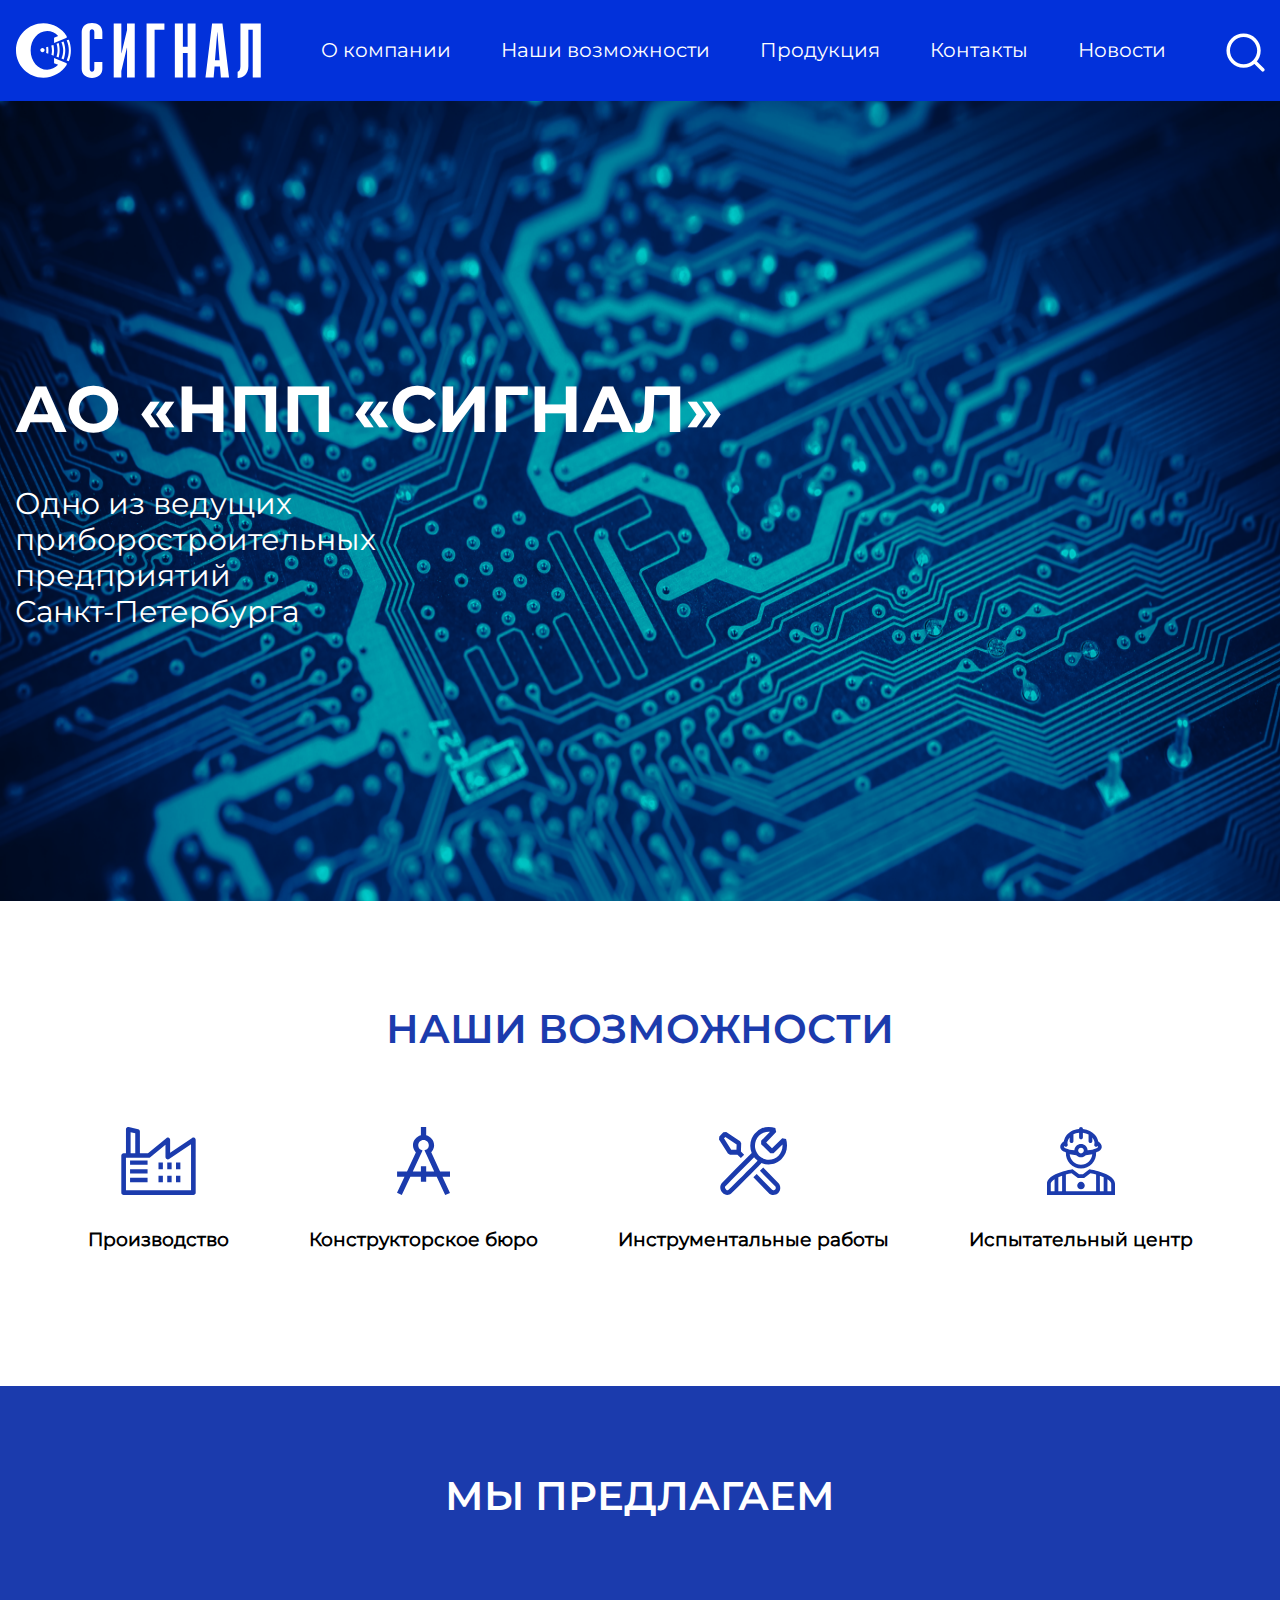
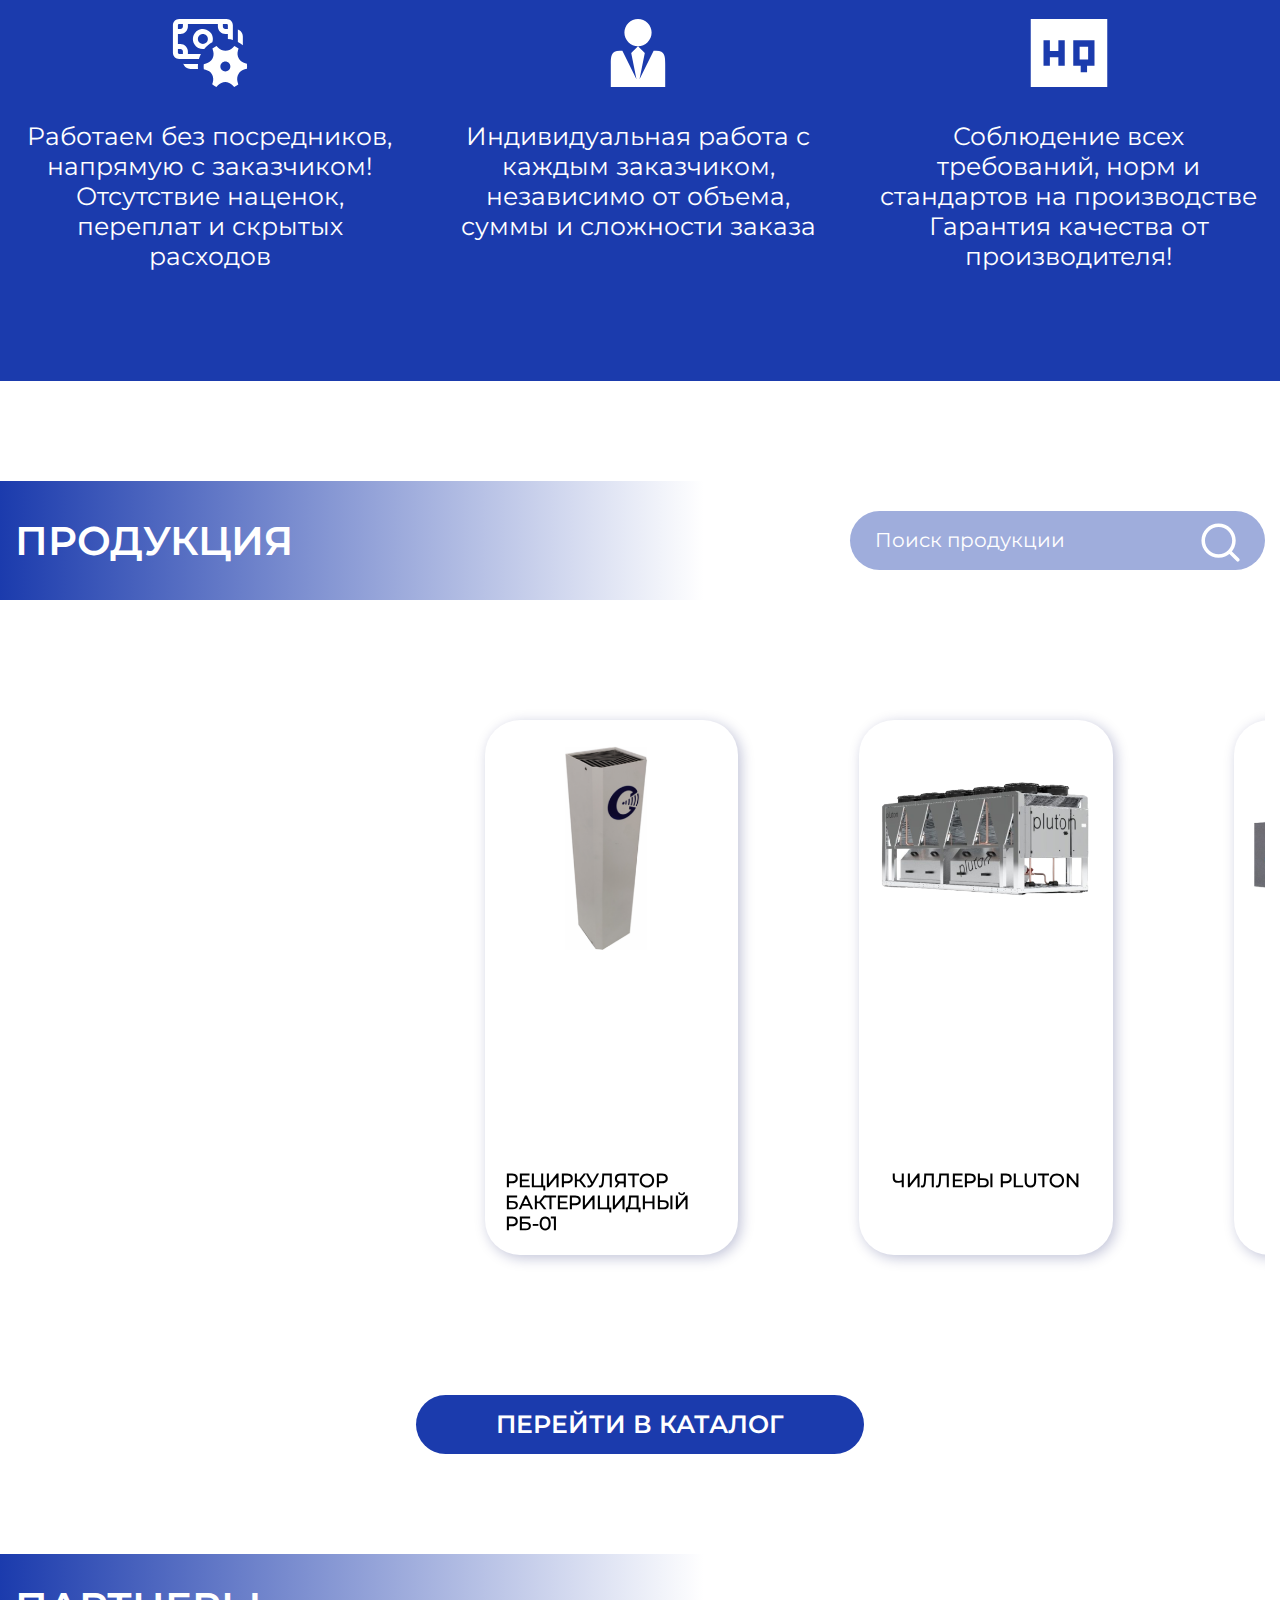
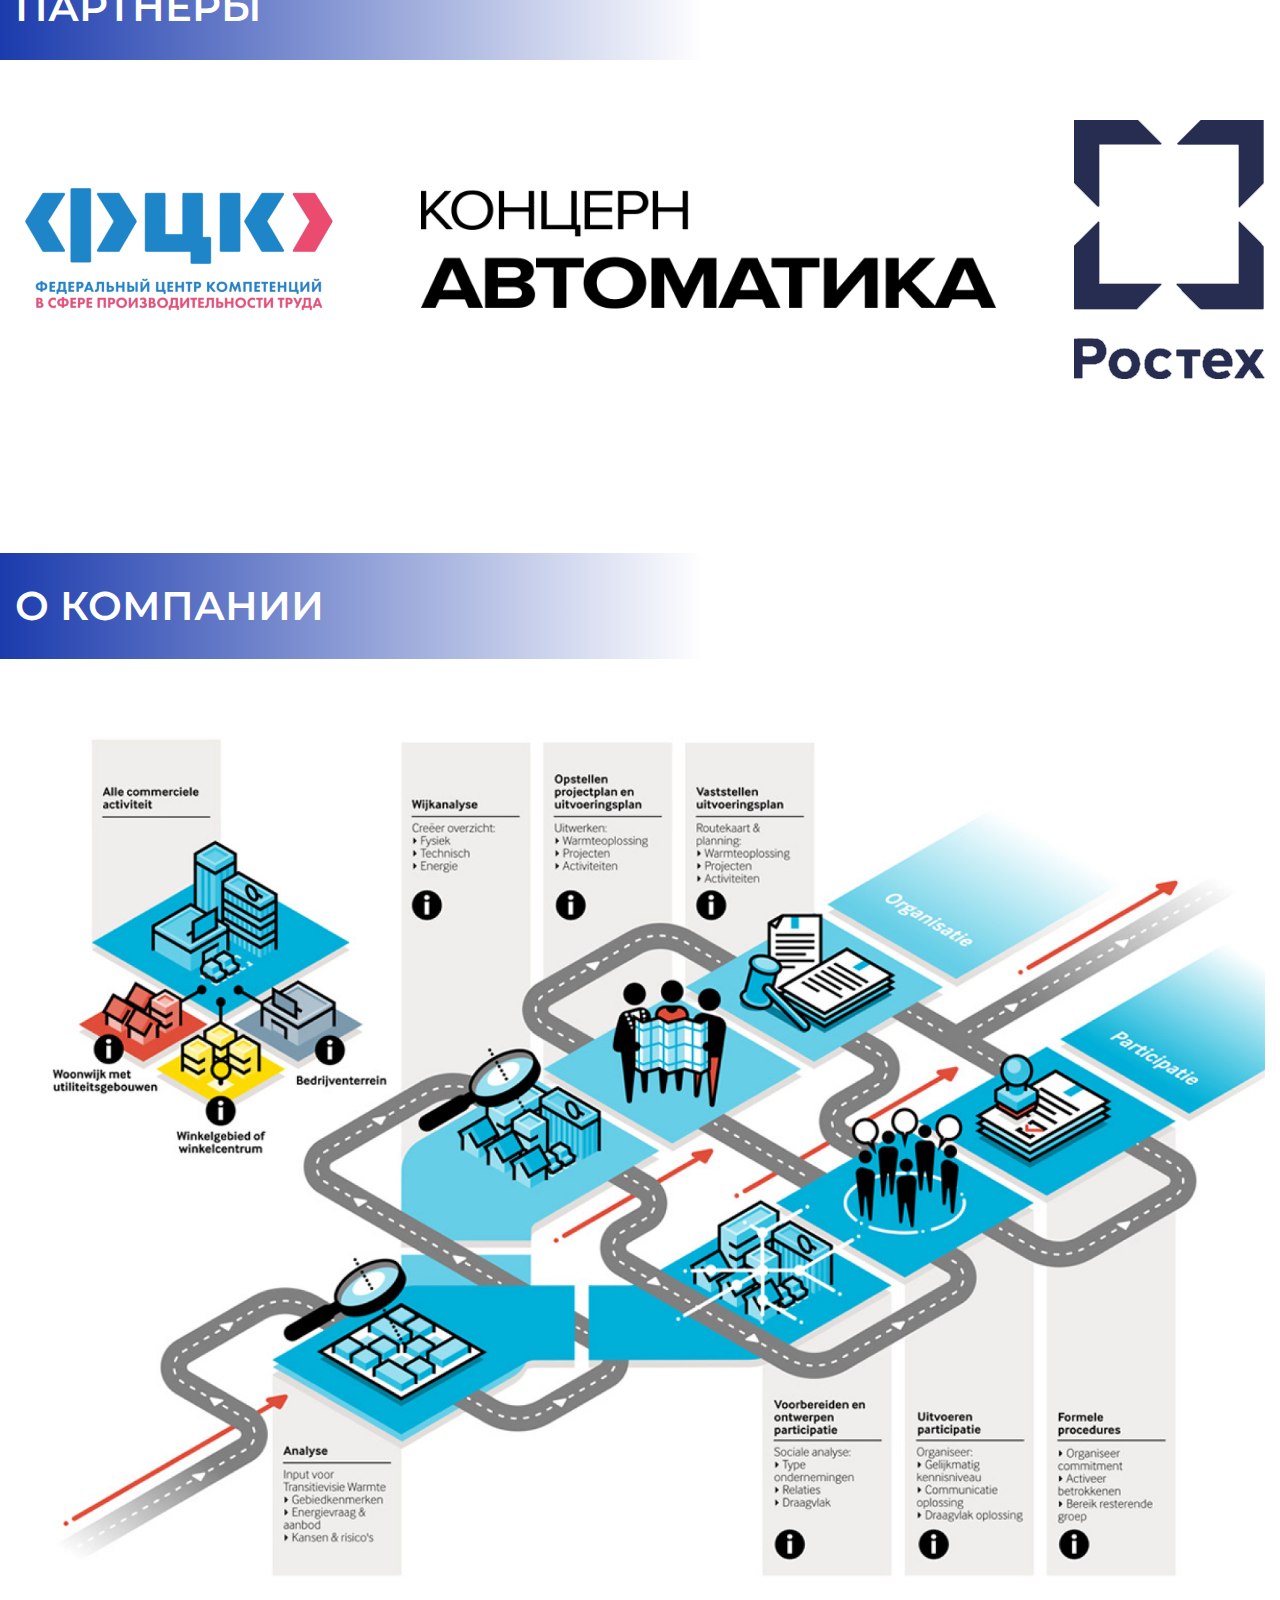
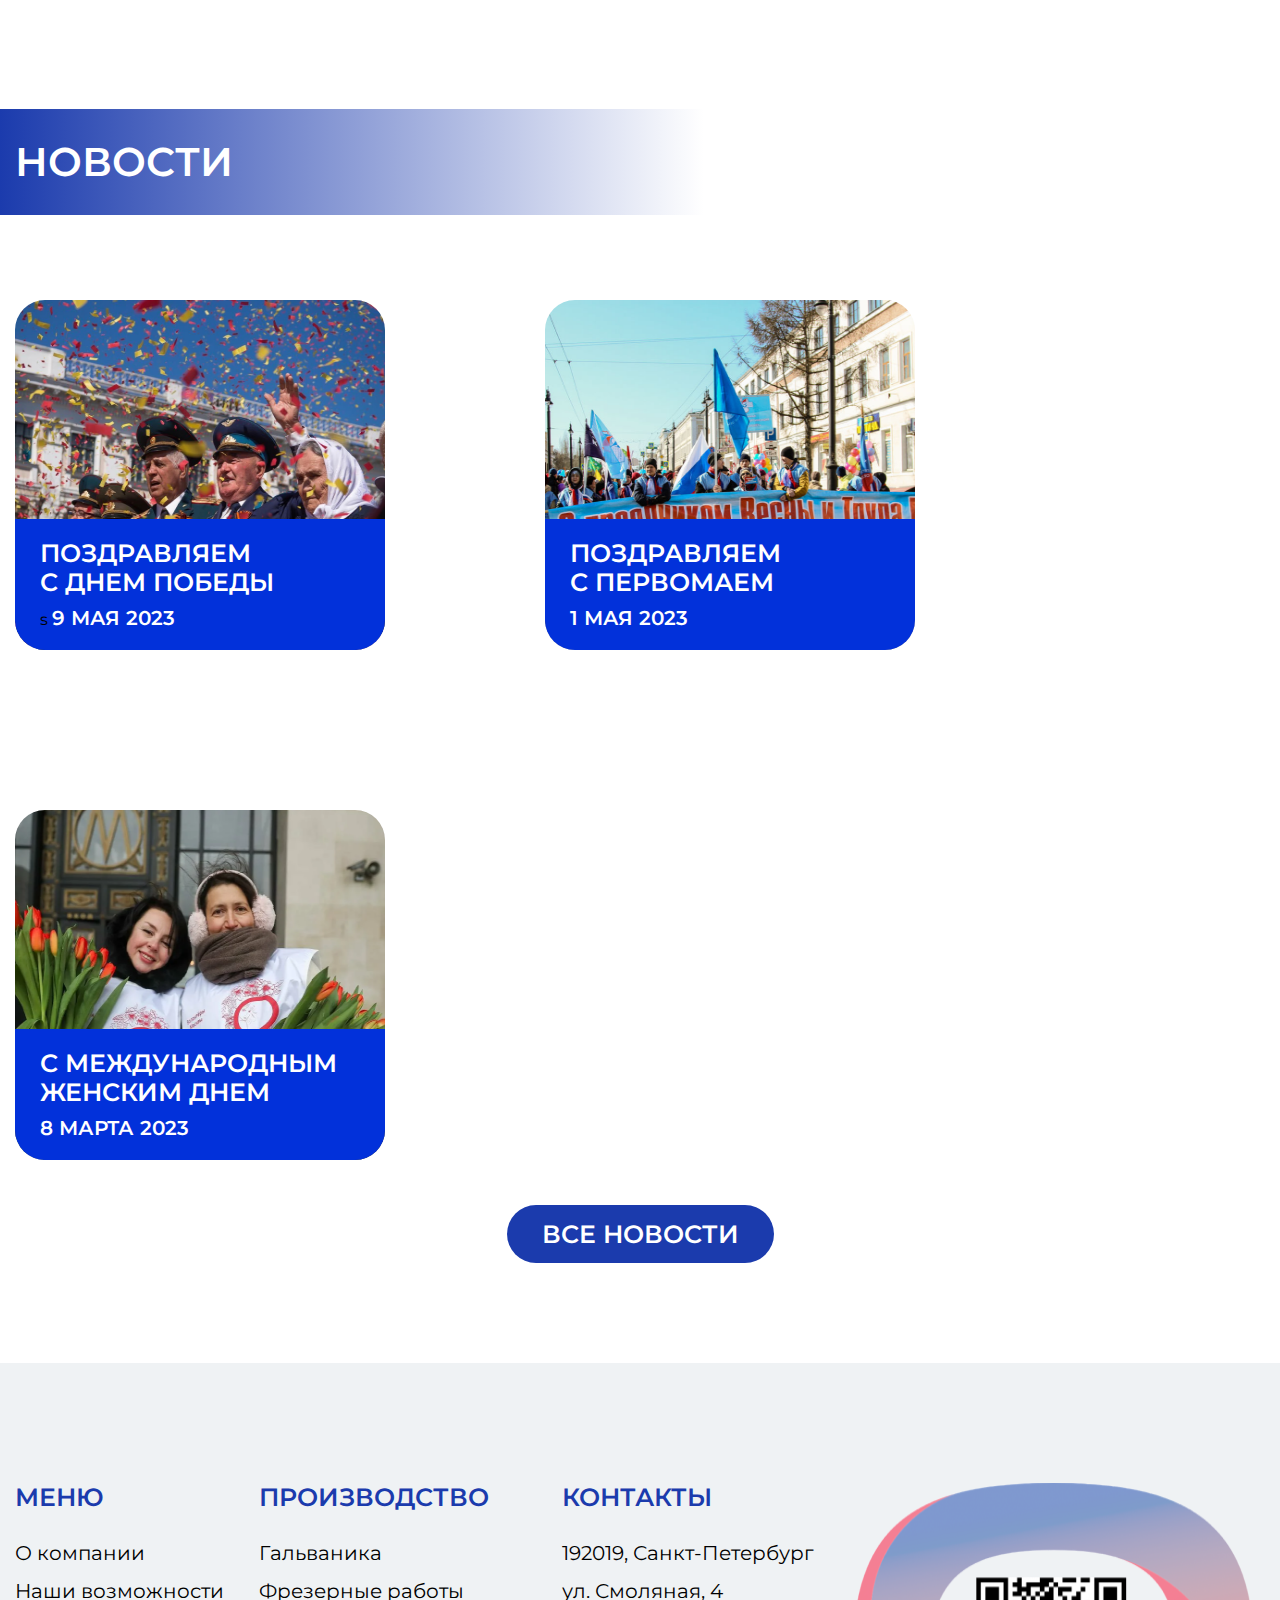
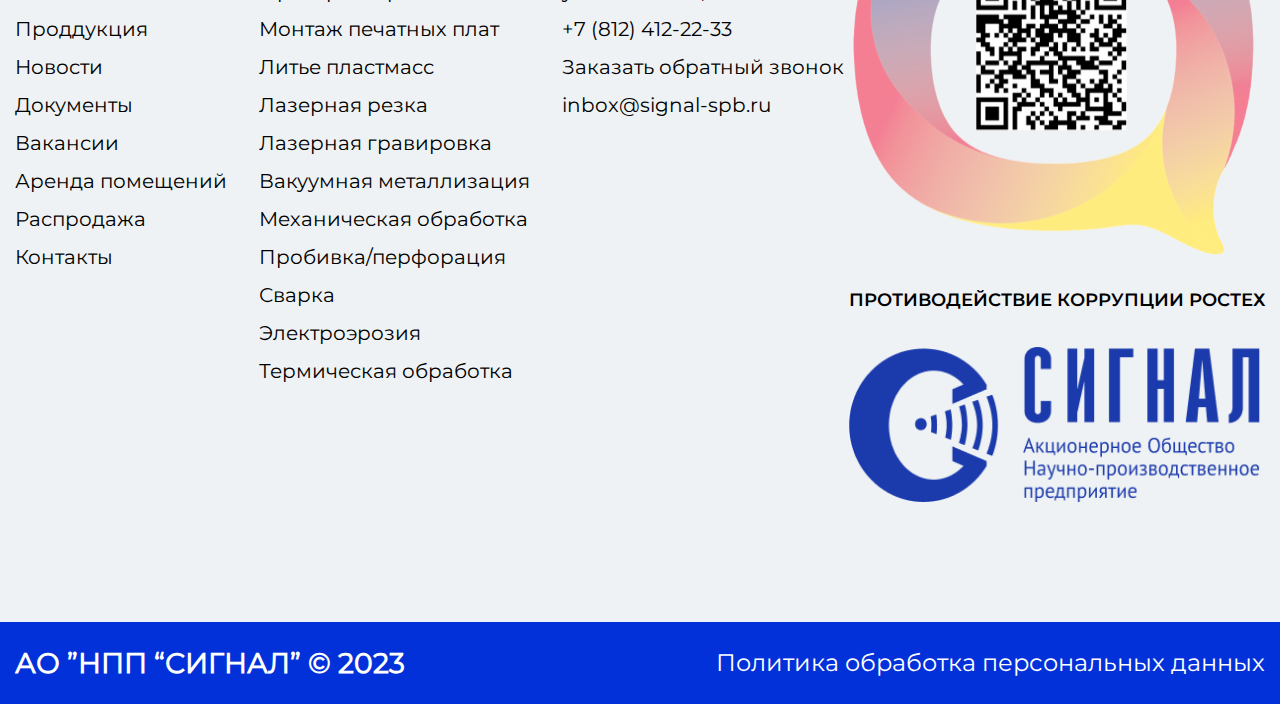
==== index.html @ 7f698105 "upload project to github" ====
<!doctype html>
<html lang="ru">
<head>
    <meta charset="UTF-8">
    <meta name="viewport" content="width=device-width, initial-scale=1.0">
    <meta http-equiv="X-UA-Compatible" content="ie=edge">
    <title>АО «НПП «Сигнал» - Главная</title>
    <link rel="stylesheet" href="./css/normalize.css">
    <link rel="stylesheet" href="./css/splide-core.min.css">
    <link rel="stylesheet" href="./css/style.css">
</head>
<body>
    <div class="wrapper">
        <header class="header">
            <div class="container header__container d-flex align-items-center f-content-between">
                <a href="./index.html" class="header__logo d-inline-block logo">
                    <img src="./img/logos/signal-logo.svg" class="img" alt="Логотип АО НПП Сигнал">
                </a>
                <nav>
                    <ul class="header__list d-flex align-items-center">
                        <li>
                            <a href="#" class="s-20 color-white">О компании</a>
                        </li>
                        <li>
                            <a href="#" class="s-20 color-white">Наши возможности</a>
                        </li>
                        <li>
                            <a href="./production.html" class="s-20 color-white">Продукция</a>
                        </li>
                        <li>
                            <a href="#" class="s-20 color-white">Контакты</a>
                        </li>
                        <li>
                            <a href="#" class="s-20 color-white">Новости</a>
                        </li>
                    </ul>
                </nav>
                <button class="search-btn">
                    <svg width="44" height="43" viewBox="0 0 44 43" fill="none" xmlns="http://www.w3.org/2000/svg">
                        <path d="M41.5 41L32.0903 31.5903M32.0903 31.5903C33.6998 29.9807 34.9766 28.0699 35.8477 25.9669C36.7188 23.8638 37.1672 21.6099 37.1672 19.3336C37.1672 17.0573 36.7188 14.8033 35.8477 12.7003C34.9766 10.5973 33.6998 8.68646 32.0903 7.07689C30.4807 5.46732 28.5699 4.19053 26.4669 3.31944C24.3638 2.44835 22.1099 2 19.8336 2C17.5573 2 15.3033 2.44835 13.2003 3.31944C11.0973 4.19053 9.18646 5.46732 7.57689 7.07689C4.32621 10.3276 2.5 14.7364 2.5 19.3336C2.5 23.9307 4.32621 28.3396 7.57689 31.5903C10.8276 34.841 15.2364 36.6672 19.8336 36.6672C24.4307 36.6672 28.8396 34.841 32.0903 31.5903Z" stroke="white" stroke-width="4" stroke-linecap="round" stroke-linejoin="round"/>
                    </svg>
                </button>
            </div>
        </header>
        <main>
            <section class="section-slider d-flex align-items-center">
                <div class="container slider__container">
                    <h1 class="slider__title title-1 color-white">АО «НПП «Сигнал»</h1>
                    <p class="slider__description color-white">Одно из ведущих приборостроительных предприятий Санкт-Петербурга</p>
                </div>
            </section>
            <section class="section-our-possibilities">
                <div class="container our-possibilities__container">
                    <h2 class="our-possibilities__title title-2 text-align-center color-black-blue mb-60">НАШИ ВОЗМОЖНОСТИ</h2>
                    <ul class="our-possibilities__list d-flex align-items-center f-content-center gap-50">
                        <li class="our-possibilities__item d-flex f-column text-align-center">
                            <div class="our-possibilities__img mb-30">
                                <svg width="75" height="68" viewBox="0 0 75 68" fill="none" xmlns="http://www.w3.org/2000/svg">
                                    <path d="M73.4556 10.8465C73.0902 10.6636 72.6828 10.5802 72.2748 10.6046C71.8667 10.6291 71.4723 10.7605 71.1314 10.9858L49.1211 25.6976V12.9118C49.1218 12.4705 48.9964 12.0381 48.7597 11.6654C48.523 11.2927 48.1848 10.9951 47.7846 10.8075C47.3845 10.62 46.9391 10.5502 46.5007 10.6064C46.0623 10.6627 45.649 10.8426 45.3093 11.125L26.9945 26.2313H18.9062V4.46522C18.9194 3.92881 18.7459 3.40443 18.4154 2.98135C18.0848 2.55826 17.6176 2.26262 17.0933 2.14473L7.79648 0.0563009C7.45347 -0.0205433 7.09746 -0.0187023 6.75527 0.061685C6.41307 0.142072 6.0936 0.298912 5.82089 0.520397C5.54186 0.746074 5.319 1.03323 5.16979 1.35935C5.02058 1.68546 4.9491 2.04166 4.96093 2.39999V26.2313H2.63672C2.0203 26.2313 1.42912 26.4758 0.993247 26.911C0.557372 27.3462 0.3125 27.9364 0.3125 28.5518V65.6795C0.3125 66.2949 0.557372 66.8852 0.993247 67.3203C1.42912 67.7555 2.0203 68 2.63672 68H72.3632C72.9796 68 73.5708 67.7555 74.0067 67.3203C74.4426 66.8852 74.6874 66.2949 74.6874 65.6795V12.9118C74.6905 12.488 74.5774 12.0716 74.3602 11.7075C74.1431 11.3434 73.8302 11.0457 73.4556 10.8465ZM9.60937 5.347L14.2578 6.36801V26.2313H9.60937V5.347ZM70.039 63.359H4.96093V30.8723H27.808C28.351 30.8734 28.8773 30.6845 29.2955 30.3386L44.4726 17.808V30.0601C44.472 30.4817 44.5864 30.8955 44.8035 31.257C45.0207 31.6185 45.3324 31.9142 45.7051 32.1122C46.0779 32.3102 46.4976 32.4031 46.9193 32.3809C47.3409 32.3587 47.7486 32.2222 48.0984 31.9861L70.039 17.2743V63.359Z" fill="#1B3BAD"/>
                                    <path d="M9.0625 33.4024H26.5625V37.7704H9.0625V33.4024ZM9.0625 42.1383H26.5625V46.5063H9.0625V42.1383ZM9.0625 50.8743H26.5625V55.2422H9.0625V50.8743ZM37.5 35.5864H41.875V42.1383H37.5V35.5864ZM37.5 48.6903H41.875V55.2422H37.5V48.6903ZM46.25 35.5864H50.625V42.1383H46.25V35.5864ZM46.25 48.6903H50.625V55.2422H46.25V48.6903ZM55 35.5864H59.375V42.1383H55V35.5864ZM55 48.6903H59.375V55.2422H55V48.6903Z" fill="#1B3BAD"/>
                                </svg>
                            </div>
                            <h3 class="our-possibilities__title-item">Производство</h3>
                        </li>
                        <li class="our-possibilities__item d-flex f-column text-align-center">
                            <div class="our-possibilities__img mb-30">
                                <svg width="53" height="68" viewBox="0 0 53 68" fill="none" xmlns="http://www.w3.org/2000/svg">
                                    <path d="M23.8951 0V8.24432C19.3468 9.4094 15.9574 13.448 15.9574 18.2859C15.9574 21.0209 17.0846 23.5104 18.852 25.3887L10.0041 44.4086H0.0820232V49.6331H7.52494L0 65.7979L4.79437 68L13.3935 49.6331H23.8951V54.8577H29.1869V49.6331H39.6885L48.203 68L53 65.8814L45.4751 49.6331H53V44.4086H43.0779L34.23 25.3051C35.9763 23.4503 37.1246 21.0105 37.1246 18.2859C37.1246 13.448 33.7352 9.4094 29.1869 8.24432V0H23.8951ZM26.541 13.0613C29.4965 13.0613 31.8328 15.368 31.8328 18.2859C31.8328 19.8062 31.2137 21.1646 30.1791 22.1233L30.0971 22.2043L27.4512 23.3485L37.204 44.4086H29.1869V39.184H23.8951V44.4086H15.7907L25.5488 23.5104L22.9029 22.2853L22.9849 22.2043C22.4288 21.7116 21.9861 21.1068 21.6867 20.4309C21.3873 19.755 21.2381 19.0235 21.2492 18.2859C21.2492 15.368 23.5855 13.0613 26.541 13.0613Z" fill="#1B3BAD"/>
                                </svg>
                            </div>
                            <h3 class="our-possibilities__title-item">Конструкторское бюро</h3>
                        </li>
                        <li class="our-possibilities__item d-flex f-column text-align-center">
                            <div class="our-possibilities__img mb-30">
                                <svg width="68" height="68" viewBox="0 0 68 68" fill="none" xmlns="http://www.w3.org/2000/svg">
                                    <path fill-rule="evenodd" clip-rule="evenodd" d="M67.0412 12.0632L63.2506 11.1687L53.0061 21.3581L47.2034 15.4467L57.1952 4.9607L56.3205 1.11049C54.209 0.403886 52.0006 0.0299554 49.7743 0.00209203C47.3456 -0.0352666 44.9353 0.428086 42.6935 1.36328C40.529 2.34338 38.5724 3.7296 36.9298 5.44684C35.1013 7.1795 33.6531 9.27376 32.6774 11.5965C30.7989 16.2191 30.7989 21.3927 32.6774 26.0153C22.5459 35.986 12.5451 46.0888 2.67776 56.3212C1.6572 57.6581 1.17122 59.3255 1.29757 61.0027C1.39716 62.8066 2.20814 64.4973 3.55253 65.7037C4.15515 66.36 4.8744 66.9044 5.67627 67.2982C6.50244 67.6628 7.39179 67.8718 8.29085 67.9156C9.82656 67.8864 11.2991 67.3031 12.4411 66.2773C19.9641 59.1943 34.3784 44.6442 42.5672 36.1173C44.7881 37.0604 47.1743 37.5465 49.5847 37.5417C52.0112 37.5398 54.4126 37.0514 56.6471 36.1053C58.8816 35.1593 60.9039 33.7748 62.5945 32.0337C66.0671 28.4911 68.0066 23.7237 67.9937 18.7622C68.0499 16.4918 67.728 14.2279 67.0412 12.0632ZM9.50095 62.8306C9.31389 62.9968 9.08842 63.1137 8.84487 63.1709C8.60528 63.2124 8.36035 63.2124 8.12076 63.1709C7.86955 63.1326 7.63029 63.0379 7.42095 62.8938C7.1963 62.7623 7.00635 62.5789 6.86693 62.359C6.18655 61.6639 5.54991 60.3416 6.18655 59.5978C12.8445 52.5147 26.5541 38.6695 35.1268 30.2059C35.6128 30.8476 36.1473 31.4601 36.7208 32.0337C37.2943 32.6317 37.9115 33.1859 38.5675 33.6915C30.2767 42.1989 16.7518 55.8788 9.50095 62.8306ZM63.5324 18.7622C63.5421 22.4811 62.0939 26.0542 59.4891 28.7183C56.8897 31.269 53.3937 32.6979 49.7524 32.6979C46.1111 32.6979 42.6152 31.269 40.0158 28.7183C38.1106 26.7295 36.8092 24.2404 36.2629 21.5407C35.7166 18.8409 35.9478 16.0415 36.9298 13.4681C37.5834 11.7167 38.5972 10.1221 39.9056 8.78724C41.2141 7.45242 42.788 6.40717 44.5257 5.71908C46.1755 5.02831 47.9469 4.6746 49.7354 4.67874H50.9698L42.1395 13.7841V17.1676L51.3489 26.3362H54.5563L63.5324 17.5079V18.7622ZM10.9929 27.6342H18.4333L21.8595 31.1198L25.1544 27.8432L21.9226 24.5472V24.3382L22.1997 16.3218L21.1305 14.1973L7.23141 5.04821L4.35926 5.36906L0.320748 9.49637L0 12.4083L8.93235 26.5939L10.9929 27.6342ZM6.40038 9.97765L17.646 17.3864L17.4565 22.8457H12.2273L4.97646 11.3631L6.40038 9.97765ZM40.9294 43.8129L44.2049 40.5412L59.2995 56.0247C60.5709 57.3613 61.28 59.1358 61.28 60.9808C61.28 62.8259 60.5709 64.6003 59.2995 65.937C58.3435 66.9188 57.1142 67.59 55.7715 67.8631C54.4288 68.1362 53.0351 67.9987 51.7717 67.4684C50.9653 67.1106 50.2421 66.5891 49.6479 65.937L34.3784 50.366L37.6782 47.07L52.8991 62.5972C53.1038 62.8231 53.3584 62.9979 53.6427 63.1077C54.2021 63.335 54.828 63.335 55.3874 63.1077C55.6715 62.9977 55.9261 62.8229 56.1309 62.5972C56.3436 62.3865 56.5093 62.1329 56.6169 61.8535C56.7284 61.5682 56.7877 61.2652 56.7919 60.959C56.787 60.6532 56.7295 60.3506 56.6218 60.0645C56.5141 59.785 56.3485 59.5315 56.1358 59.3207L40.9294 43.8129Z" fill="#1B3BAD"/>
                                </svg>
                            </div>
                            <h3 class="our-possibilities__title-item">Инструментальные работы</h3>
                        </li>
                        <li class="our-possibilities__item d-flex f-column text-align-center">
                            <div class="our-possibilities__img mb-30">
                                <svg width="68" height="68" viewBox="0 0 68 68" fill="none" xmlns="http://www.w3.org/2000/svg">
                                    <path fill-rule="evenodd" clip-rule="evenodd" d="M33.9997 0C34.5006 0 34.9811 0.199008 35.3353 0.553243C35.6896 0.907479 35.8886 1.38792 35.8886 1.88889V2.01733C41.1737 2.56889 45.2065 4.84122 47.832 7.73311C49.6378 9.72211 50.8335 12.0927 51.2093 14.4047L51.4133 14.5614C53.5365 16.2067 55.0948 18.2013 54.7246 20.4888C54.3676 22.6988 52.371 24.0437 50.5123 24.8653C50.0422 25.0725 49.5632 25.2591 49.0768 25.4244C49.2156 27.4896 48.9286 29.5612 48.2337 31.5108C47.5388 33.4604 46.4509 35.2465 45.0372 36.7583C43.6236 38.2701 41.9145 39.4754 40.0158 40.2994C38.1171 41.1235 36.0694 41.5487 33.9997 41.5487C31.9299 41.5487 29.8822 41.1235 27.9836 40.2994C26.0849 39.4754 24.3758 38.2701 22.9621 36.7583C21.5485 35.2465 20.4605 33.4604 19.7656 31.5108C19.0708 29.5612 18.7838 27.4896 18.9226 25.4244C18.4361 25.2591 17.9572 25.0725 17.487 24.8653C15.6283 24.0437 13.6318 22.6988 13.2748 20.4888C12.9046 18.2013 14.4629 16.2067 16.586 14.5614L16.8259 14.3763C16.8747 14.0756 16.9351 13.777 17.0072 13.481C17.5042 11.5163 18.4126 9.67944 19.6725 8.092C22.2036 4.86578 26.3459 2.25911 32.1108 1.92667V1.88889C32.1108 1.38792 32.3098 0.907479 32.664 0.553243C33.0183 0.199008 33.4987 0 33.9997 0ZM48.4686 19.72C48.855 19.8599 49.2766 19.87 49.6693 19.7486C50.062 19.6273 50.4044 19.3811 50.6446 19.0476C51.0167 19.567 51.0035 19.8428 50.9959 19.8862C50.9713 20.0373 50.6823 20.6607 48.9842 21.4124C47.0028 22.2889 44.0221 22.9236 40.6032 23.2824C40.522 21.5857 39.7909 19.9853 38.5614 18.8133C37.3318 17.6412 35.6984 16.9873 33.9997 16.9873C32.301 16.9873 30.6675 17.6412 29.438 18.8133C28.2085 19.9853 27.4773 21.5857 27.3961 23.2824C23.9772 22.9236 20.9966 22.2889 19.0151 21.4124C17.317 20.6607 17.028 20.0373 17.0035 19.8862C16.9959 19.8428 16.9827 19.5689 17.3548 19.0476C17.6214 19.4193 18.0139 19.6816 18.4594 19.7858C18.9048 19.8899 19.3729 19.829 19.7767 19.6141C20.1806 19.3993 20.4928 19.0451 20.6553 18.6175C20.8178 18.1899 20.8196 17.7178 20.6603 17.289C20.4337 16.677 20.3638 15.6627 20.6773 14.3744C21.0476 12.9339 21.7184 11.5879 22.6456 10.4248L22.6663 10.3983V14.1667C22.6663 14.6676 22.8654 15.1481 23.2196 15.5023C23.5738 15.8565 24.0543 16.0556 24.5552 16.0556C25.0562 16.0556 25.5366 15.8565 25.8909 15.5023C26.2451 15.1481 26.4441 14.6676 26.4441 14.1667V7.26467C27.9968 6.443 29.8762 5.86878 32.1108 5.71011V10.3889C32.1108 10.8899 32.3098 11.3703 32.664 11.7245C33.0183 12.0788 33.4987 12.2778 33.9997 12.2778C34.5006 12.2778 34.9811 12.0788 35.3353 11.7245C35.6896 11.3703 35.8886 10.8899 35.8886 10.3889V5.81967C38.0986 6.09733 39.9837 6.73011 41.5552 7.57633V14.1667C41.5552 14.6676 41.7542 15.1481 42.1085 15.5023C42.4627 15.8565 42.9432 16.0556 43.4441 16.0556C43.9451 16.0556 44.4255 15.8565 44.7798 15.5023C45.134 15.1481 45.333 14.6676 45.333 14.1667V10.6137C47.441 13.1202 47.8868 15.7722 47.3352 17.3022C47.1651 17.7731 47.1889 18.2923 47.4014 18.7457C47.614 19.1991 47.9978 19.5495 48.4686 19.72ZM29.2151 28.1728C27.0293 28.0336 24.8542 27.7592 22.7022 27.3511C22.9288 30.1919 24.2173 32.843 26.311 34.7763C28.4047 36.7096 31.1499 37.7832 33.9997 37.7832C36.8495 37.7832 39.5946 36.7096 41.6883 34.7763C43.782 32.843 45.0705 30.1919 45.2971 27.3511C43.2949 27.744 41.0773 28.016 38.7842 28.1728C38.1676 28.8212 37.4254 29.3374 36.6028 29.6897C35.7802 30.0421 34.8945 30.2232 33.9997 30.2222C33.1048 30.2232 32.2191 30.0421 31.3966 29.6897C30.574 29.3374 29.8318 28.8212 29.2151 28.1728ZM36.833 23.6111C36.833 24.3626 36.5345 25.0832 36.0031 25.6146C35.4718 26.1459 34.7511 26.4444 33.9997 26.4444C33.2482 26.4444 32.5276 26.1459 31.9962 25.6146C31.4649 25.0832 31.1663 24.3626 31.1663 23.6111C31.1663 22.8597 31.4649 22.139 31.9962 21.6076C32.5276 21.0763 33.2482 20.7778 33.9997 20.7778C34.7511 20.7778 35.4718 21.0763 36.0031 21.6076C36.5345 22.139 36.833 22.8597 36.833 23.6111Z" fill="#1B3BAD"/>
                                    <path d="M33.9999 62.3333C35.0019 62.3333 35.9628 61.9353 36.6712 61.2268C37.3797 60.5184 37.7777 59.5575 37.7777 58.5555C37.7777 57.5536 37.3797 56.5927 36.6712 55.8843C35.9628 55.1758 35.0019 54.7778 33.9999 54.7778C32.998 54.7778 32.0371 55.1758 31.3287 55.8843C30.6202 56.5927 30.2222 57.5536 30.2222 58.5555C30.2222 59.5575 30.6202 60.5184 31.3287 61.2268C32.0371 61.9353 32.998 62.3333 33.9999 62.3333Z" fill="#1B3BAD"/>
                                    <path fill-rule="evenodd" clip-rule="evenodd" d="M25.5642 42.3112L32.1111 47.2223H35.8889L42.4358 42.3112C53.9486 44.1547 68 49.2812 68 56.6667V68H0V56.6667C0 49.2812 14.0514 44.1547 25.5642 42.3112ZM37.1488 51L43.401 46.3099C45.2956 46.6575 47.2241 47.0938 49.1111 47.6057V64.2223H52.8889V48.7617C54.2111 49.215 55.4786 49.708 56.6667 50.2388V64.2223H11.3333V50.2388C12.5214 49.7099 13.7889 49.215 15.1111 48.7617V64.2223H18.8889V47.6057C20.7759 47.0938 22.7044 46.6575 24.599 46.3099L30.8512 51H37.1488ZM62.9094 54.1923C63.9748 55.2954 64.2222 56.1095 64.2222 56.6667V64.2223H60.4444V52.2392C61.4644 52.8927 62.288 53.55 62.9094 54.1942V54.1923ZM5.09055 54.1923C5.71389 53.55 6.53744 52.8927 7.55556 52.2392V64.2223H3.77778V56.6667C3.77778 56.1095 4.02333 55.2954 5.09055 54.1923Z" fill="#1B3BAD"/>
                                </svg>
                            </div>
                            <h3 class="our-possibilities__title-item">Испытательный центр</h3>
                        </li>
                    </ul>
                </div>
            </section>
            <section class="section-our-offers">
                <div class="container our-offers__container">
                    <h2 class="title-2 color-white text-align-center mb-100">МЫ ПРЕДЛАГАЕМ</h2>
                    <ul class="our-offers__list d-flex  f-content-center gap-50">
                        <li class="our-offers__item d-flex f-column text-align-center">
                            <div class="our-offers__img mb-30">
                                <svg xmlns="http://www.w3.org/2000/svg" width="76" height="68" viewBox="0 0 76 68" fill="none">
                                    <path d="M40.8778 19.9824C40.8778 21.1314 40.6829 22.2404 40.3283 23.2695C37.2375 24.9396 34.4941 27.1845 32.2454 29.8836C30.2303 30.1603 28.1787 29.8153 26.3649 28.8947C24.5511 27.9742 23.0615 26.522 22.0951 24.7322C21.1287 22.9424 20.7316 20.9003 20.9569 18.8788C21.1822 16.8573 22.019 14.9526 23.3557 13.4195C24.6924 11.8863 26.4652 10.7977 28.4371 10.299C30.4091 9.80034 32.4862 9.91541 34.391 10.6289C36.2958 11.3423 37.9375 12.6201 39.0966 14.2915C40.2558 15.963 40.8772 17.9483 40.8778 19.9824ZM55.8645 14.9868V20.0923C57.5547 20.2454 59.227 20.5548 60.8601 21.0165V6.24449C60.8601 2.79753 58.0626 0 54.6156 0H7.15757C3.71061 0 0.913086 2.79753 0.913086 6.24449V33.7202C0.913086 37.1672 3.71061 39.9647 7.15757 39.9647H26.9251C27.4197 38.2213 28.0741 36.5527 28.8884 34.9691H15.8998V32.4713C15.8998 30.484 15.1104 28.578 13.7051 27.1727C12.2998 25.7674 10.3938 24.978 8.40646 24.978H5.90867V14.9868H8.40646C10.3938 14.9868 12.2998 14.1973 13.7051 12.792C15.1104 11.3867 15.8998 9.48076 15.8998 7.49339V4.99559H45.8734V7.49339C45.8734 9.48076 46.6628 11.3867 48.0681 12.792C49.4734 14.1973 51.3794 14.9868 53.3667 14.9868H55.8645ZM13.4021 44.9603H26.0009C25.8512 46.6222 25.8512 48.2941 26.0009 49.9559H18.3976C16.8151 49.9565 15.2731 49.4561 13.9925 48.5264C12.7118 47.5967 11.7585 46.2854 11.2689 44.7805C11.9633 44.9004 12.6727 44.9603 13.4021 44.9603ZM65.8557 22.9797C67.6441 23.8939 69.3176 24.9979 70.8513 26.2618V17.4846C70.8521 15.9343 70.3721 14.422 69.4774 13.1559C68.5826 11.8899 67.3173 10.9326 65.8557 10.4158V22.9797ZM35.8822 19.9824C35.8822 18.6575 35.3559 17.3868 34.419 16.45C33.4822 15.5131 32.2115 14.9868 30.8866 14.9868C29.5617 14.9868 28.291 15.5131 27.3542 16.45C26.4173 17.3868 25.891 18.6575 25.891 19.9824C25.891 21.3073 26.4173 22.5779 27.3542 23.5148C28.291 24.4516 29.5617 24.978 30.8866 24.978C32.2115 24.978 33.4822 24.4516 34.419 23.5148C35.3559 22.5779 35.8822 21.3073 35.8822 19.9824ZM7.15757 4.99559H10.9043V7.49339C10.9043 8.15584 10.6411 8.79117 10.1727 9.2596C9.70424 9.72802 9.06892 9.99118 8.40646 9.99118H5.90867V6.24449C5.90867 5.91326 6.04025 5.5956 6.27447 5.36139C6.50868 5.12717 6.82634 4.99559 7.15757 4.99559ZM5.90867 33.7202V29.9736H8.40646C9.06892 29.9736 9.70424 30.2367 10.1727 30.7051C10.6411 31.1736 10.9043 31.8089 10.9043 32.4713V34.9691H7.15757C6.82634 34.9691 6.50868 34.8376 6.27447 34.6034C6.04025 34.3691 5.90867 34.0515 5.90867 33.7202ZM55.8645 9.99118H53.3667C52.7043 9.99118 52.069 9.72802 51.6005 9.2596C51.1321 8.79117 50.8689 8.15584 50.8689 7.49339V4.99559H54.6156C54.9469 4.99559 55.2645 5.12717 55.4987 5.36139C55.733 5.5956 55.8645 5.91326 55.8645 6.24449V9.99118ZM41.2025 32.1816C41.5623 33.4636 41.6621 34.8046 41.4963 36.1258C41.3304 37.447 40.9021 38.7217 40.2365 39.875C39.571 41.0282 38.6817 42.0369 37.6208 42.8415C36.5599 43.6462 35.3488 44.2307 34.0588 44.5607L31.7508 45.1502C31.5845 46.8389 31.6013 48.5406 31.8008 50.2257L33.5492 50.6403C34.8737 50.9535 36.1202 51.534 37.2123 52.3462C38.3044 53.1584 39.2191 54.1852 39.9001 55.3635C40.5812 56.5418 41.0144 57.8469 41.173 59.1986C41.3317 60.5503 41.2125 61.9202 40.8228 63.2242L40.1884 65.3373C41.4772 66.3515 42.871 67.2207 44.3597 67.9251L45.9833 66.2016C46.9179 65.2119 48.045 64.4236 49.2953 63.8852C50.5456 63.3467 51.8927 63.0695 53.254 63.0704C54.6153 63.0714 55.962 63.3505 57.2116 63.8906C58.4611 64.4308 59.5871 65.2206 60.5204 66.2116L62.2039 68C63.6626 67.3256 65.0414 66.4913 66.3103 65.5122L65.531 62.7346C65.1712 61.4526 65.0713 60.1116 65.2372 58.7904C65.4031 57.4693 65.8314 56.1946 66.4969 55.0413C67.1625 53.888 68.0518 52.8794 69.1127 52.0747C70.1736 51.27 71.3847 50.6855 72.6747 50.3556L74.9726 49.7661C75.1398 48.0758 75.1231 46.3723 74.9227 44.6856L73.1842 44.2759C71.8592 43.9628 70.6121 43.3821 69.5196 42.5696C68.4271 41.7571 67.5122 40.7298 66.8311 39.5509C66.1499 38.372 65.7169 37.0664 65.5587 35.7141C65.4004 34.3618 65.5202 32.9914 65.9107 31.687L66.5401 29.5839C65.2526 28.5654 63.8531 27.6973 62.3688 26.9962L60.7452 28.7097C59.8109 29.6997 58.6841 30.4883 57.434 31.0272C56.1839 31.5661 54.8369 31.8438 53.4756 31.8433C52.1143 31.8429 50.7674 31.5642 49.5177 31.0245C48.268 30.4848 47.1417 29.6953 46.2081 28.7047L44.5245 26.9163C43.0693 27.5887 41.6937 28.4215 40.4232 29.3991L41.2025 32.1816ZM53.3617 52.4537C52.0368 52.4537 50.7662 51.9274 49.8293 50.9905C48.8925 50.0537 48.3662 48.783 48.3662 47.4581C48.3662 46.1332 48.8925 44.8626 49.8293 43.9257C50.7662 42.9889 52.0368 42.4625 53.3617 42.4625C54.6867 42.4625 55.9573 42.9889 56.8942 43.9257C57.831 44.8626 58.3573 46.1332 58.3573 47.4581C58.3573 48.783 57.831 50.0537 56.8942 50.9905C55.9573 51.9274 54.6867 52.4537 53.3617 52.4537Z" fill="white"/>
                                </svg>
                            </div>
                            <p class="our-offers__description color-white">Работаем без посредников, напрямую с заказчиком! Отсутствие наценок, переплат и скрытых расходов</p>
                        </li>
                        <li class="our-offers__item d-flex f-column text-align-center">
                            <div class="our-offers__img mb-30">
                                <svg xmlns="http://www.w3.org/2000/svg" width="56" height="68" viewBox="0 0 56 68" fill="none">
                                    <path d="M14.4043 13.6C14.4043 9.99306 15.8372 6.53384 18.3877 3.98335C20.9382 1.43285 24.3974 0 28.0043 0C31.6113 0 35.0705 1.43285 37.621 3.98335C40.1715 6.53384 41.6043 9.99306 41.6043 13.6C41.6043 17.2069 40.1715 20.6662 37.621 23.2167C35.0705 25.7671 31.6113 27.2 28.0043 27.2C24.3974 27.2 20.9382 25.7671 18.3877 23.2167C15.8372 20.6662 14.4043 17.2069 14.4043 13.6ZM46.1422 31.7333H43.6352L29.5321 60.3659L34.8043 34L28.0043 27.2L21.2043 34L26.4766 60.3659L12.3734 31.7333H9.86193C0.799805 31.7333 0.799805 37.8261 0.799805 45.3333V68H55.1998V45.3333C55.1998 37.8261 55.1998 31.7333 46.1376 31.7333H46.1422Z" fill="white"/>
                                </svg>
                            </div>
                            <p class="our-offers__description color-white">Индивидуальная работа с каждым заказчиком, независимо от объема, суммы и сложности заказа</p>
                        </li>
                        <li class="our-offers__item d-flex f-column text-align-center">
                            <div class="our-offers__img mb-30">
                                <svg xmlns="http://www.w3.org/2000/svg" width="78" height="68" viewBox="0 0 78 68" fill="none">
                                    <path d="M77.25 0H0.75V68H77.25V0ZM34.75 46.75H28.375V38.25H19.875V46.75H13.5V21.25H19.875V31.875H28.375V21.25H34.75V46.75ZM64.5 46.75H57.0625V53.125H50.6875V46.75H43.25V21.25H64.5V46.75ZM49.625 40.375H58.125V27.625H49.625V40.375Z" fill="white"/>
                                </svg>
                            </div>
                            <p class="our-offers__description color-white">
                                Соблюдение всех требований, норм и стандартов на производстве
                                Гарантия качества от производителя!
                            </p>
                        </li>
                    </ul>
                </div>
            </section>
            <section class="section-products pt-100 pb-100">
                <div class="bg-gradient mb-100">
                    <div class="container">
                        <div class="d-flex align-items-center f-content-between">
                            <h2 class="title-2 color-white">ПРОДУКЦИЯ</h2>
                            <form action="#" method="get" class="products__form">
                                <div class="d-flex align-items-center">
                                    <label for="search"></label>
                                    <input type="search" name="search" id="search" placeholder="Поиск продукции" class="products__form__input">
                                    <button class="search-btn">
                                        <svg width="44" height="43" viewBox="0 0 44 43" fill="none" xmlns="http://www.w3.org/2000/svg">
                                            <path d="M41.5 41L32.0903 31.5903M32.0903 31.5903C33.6998 29.9807 34.9766 28.0699 35.8477 25.9669C36.7188 23.8638 37.1672 21.6099 37.1672 19.3336C37.1672 17.0573 36.7188 14.8033 35.8477 12.7003C34.9766 10.5973 33.6998 8.68646 32.0903 7.07689C30.4807 5.46732 28.5699 4.19053 26.4669 3.31944C24.3638 2.44835 22.1099 2 19.8336 2C17.5573 2 15.3033 2.44835 13.2003 3.31944C11.0973 4.19053 9.18646 5.46732 7.57689 7.07689C4.32621 10.3276 2.5 14.7364 2.5 19.3336C2.5 23.9307 4.32621 28.3396 7.57689 31.5903C10.8276 34.841 15.2364 36.6672 19.8336 36.6672C24.4307 36.6672 28.8396 34.841 32.0903 31.5903Z" stroke="#fff" stroke-width="4" stroke-linecap="round" stroke-linejoin="round"/>
                                        </svg>
                                    </button>
                                </div>
                            </form>
                        </div>
                    </div>
                </div>
                <div class="splide mb-120">
                    <div class="container slpide__container">
                        <div class="splide__track">
                            <ul class="splide__list">
                                <li class="splide__slide">
                                    <div class="products__img bactericidal-recirculator-rb-01-img mb-30"></div>
                                    <h3 class="products__title-item">Рециркулятор бактерицидный РБ-01</h3>
                                </li>
                                <li class="splide__slide">
                                    <div class="products__img pluton-chiller-img mb-30"></div>
                                    <h3 class="products__title-item">Чиллеры PLUTON</h3>
                                </li>
                                <li class="splide__slide">
                                    <div class="products__img micro-pc-img mb-30"></div>
                                    <h3 class="products__title-item">Микро Пк</h3>
                                </li>
                                <li class="splide__slide">
                                    <div class="products__img pluton-chiller-img mb-30"></div>
                                    <h3 class="products__title-item">Чиллеры PLUTON</h3>
                                </li>
                                <li class="splide__slide">
                                    <div class="products__img bactericidal-recirculator-rb-01-img mb-30"></div>
                                    <h3 class="products__title-item">Рециркулятор бактерицидный РБ-01</h3>
                                </li>
                                <li class="splide__slide">
                                    <div class="products__img pluton-chiller-img mb-30"></div>
                                    <h3 class="products__title-item">Чиллеры PLUTON</h3>
                                </li>
                            </ul>
                        </div>
                    </div>
                </div>
                <div class="d-flex f-content-center">
                    <a href="#" class="btn color-white">ПЕРЕЙТИ В КАТАЛОГ</a>
                </div>
            </section>
            <section class="section-partners">
                <div class="bg-gradient mb-60">
                    <div class="container">
                        <h2 class="title-2 partners__title color-white">ПАРТНЕРЫ</h2>
                    </div>
                </div>
                <div class="container partners__container">
                    <ul class="partners__list d-flex align-items-center f-content-between">
                        <li class="partners__item">
                            <img src="./img/logos/ck-logo.png" alt="Логотип ЦК Федеральный центр компетенций в сфере производительности труда">
                        </li>
                        <li class="partners__item">
                            <img src="./img/logos/concern-automatics-logo.png" alt="Логотип Концерн Автоматика">
                        </li>
                        <li class="partners__item">
                            <img src="./img/logos/rostec-logo.png" alt="Логотип Ростех">
                        </li>
                    </ul>
                </div>
            </section>
            <section class="section-about-company pb-100">
                <div class="bg-gradient mb-60">
                    <div class="container">
                        <h2 class="title-2 about-company__title color-white">О КОМПАНИИ</h2>
                    </div>
                </div>
                <div class="about-company__container-map">
                    <div class="about-company__map-img">
                        <img src="./img/other/about-company-map.png" alt="Карта о компании АО НПП Сигнал">
                    </div>
                </div>
            </section>
            <section class="section-news pt-60 pb-100">
                <div class="bg-gradient">
                    <div class="container">
                        <h2 class="news__title title-2 color-white">НОВОСТИ</h2>
                    </div>
                </div>
                <div class="container">
                    <ul class="news__list">
                        <li class="news__item">
                            <div class="news__block">
                                <img src="./img/news/news-1.png" class="news__block-img" alt="Праздник С днём Победы!">
                                <div class="news__info">
                                    <h3 class="news__item-title title-3 color-white">Поздравляем <br> с Днем победы</h3>s
                                    <span class="news__date color-white">9 МАЯ 2023</span>
                                </div>
                            </div>
                        </li>
                        <li class="news__item">
                            <div class="news__block">
                                <img src="./img/news/news-2.png" class="news__block-img" alt="Праздник С днём Победы!">
                                <div class="news__info">
                                    <h3 class="news__item-title title-3 color-white">Поздравляем <br> с первомаем</h3>
                                    <span class="news__date color-white">1 мая 2023</span>
                                </div>
                            </div>
                        </li>
                        <li class="news__item">
                            <div class="news__block">
                                <img src="./img/news/news-3.png" class="news__block-img" alt="Праздник С днём Победы!">
                                <div class="news__info">
                                    <h3 class="news__item-title title-3 color-white">С международным Женским днем</h3>
                                    <span class="news__date color-white">8 марта 2023</span>
                                </div>
                            </div>
                        </li>
                    </ul>
                    <div class="d-flex f-content-center">
                        <a href="#" class="news__btn btn color-white">ВСЕ НОВОСТИ</a>
                    </div>
                </div>
            </section>
        </main>
        <footer class="footer">
            <div class="footer__top pt-120 pb-120">
                <div class="container footer__container d-flex f-content-between">
                    <nav class="footer__nav">
                        <div class="footer__nav-block-menu">
                            <h3 class="title-3 color-black-blue mb-30">Меню</h3>
                            <ul class="footer__list d-flex f-column">
                                <li class="footer__item">
                                    <a href="#" class="footer__link">О компании</a>
                                </li>
                                <li class="footer__item">
                                    <a href="#" class="footer__link">Наши возможности</a>
                                </li>
                                <li class="footer__item">
                                    <a href="#" class="footer__link">Проддукция</a>
                                </li>
                                <li class="footer__item">
                                    <a href="#" class="footer__link">Новости</a>
                                </li>
                                <li class="footer__item">
                                    <a href="#" class="footer__link">Документы</a>
                                </li>
                                <li class="footer__item">
                                    <a href="#" class="footer__link">Вакансии</a>
                                </li>
                                <li class="footer__item">
                                    <a href="#" class="footer__link">Аренда помещений</a>
                                </li>
                                <li class="footer__item">
                                    <a href="#" class="footer__link">Распродажа</a>
                                </li>
                                <li class="footer__item">
                                    <a href="#" class="footer__link">Контакты</a>
                                </li>
                            </ul>
                        </div>
                        <div class="footer__nav-block-production">
                            <h3 class="title-3 color-black-blue mb-30">Производство</h3>
                            <ul class="footer__list d-flex f-column">
                                <li class="footer__item">
                                    <a href="#" class="footer__link">Гальваника</a>
                                </li>
                                <li class="footer__item">
                                    <a href="#" class="footer__link">Фрезерные работы</a>
                                </li>
                                <li class="footer__item">
                                    <a href="#" class="footer__link">Монтаж печатных плат</a>
                                </li>
                                <li class="footer__item">
                                    <a href="#" class="footer__link">Литье пластмасс</a>
                                </li>
                                <li class="footer__item">
                                    <a href="#" class="footer__link">Лазерная резка</a>
                                </li>
                                <li class="footer__item">
                                    <a href="#" class="footer__link">Лазерная гравировка</a>
                                </li>
                                <li class="footer__item">
                                    <a href="#" class="footer__link">Вакуумная металлизация</a>
                                </li>
                                <li class="footer__item">
                                    <a href="#" class="footer__link">Механическая обработка</a>
                                </li>
                                <li class="footer__item">
                                    <a href="#" class="footer__link">Пробивка/перфорация</a>
                                </li>
                                <li class="footer__item">
                                    <a href="#" class="footer__link">Сварка</a>
                                </li>
                                <li class="footer__item">
                                    <a href="#" class="footer__link">Электроэрозия</a>
                                </li>
                                <li class="footer__item">
                                    <a href="#" class="footer__link">Термическая обработка</a>
                                </li>
                            </ul>
                        </div>
                        <div class="footer__nav-block-contacts">
                            <h3 class="title-3 color-black-blue mb-30">Контакты</h3>
                            <ul class="footer__list d-flex f-column">
                                <li class="footer__item">
                                    <p>192019, Санкт-Петербург</p>
                                </li>
                                <li class="footer__item">
                                    <p>ул. Смоляная, 4</p>
                                </li>
                                <li class="footer__item">
                                    <a href="tel:+78124122233" class="footer__link">+7 (812) 412-22-33</a>
                                </li>
                                <li class="footer__item">
                                    <span>Заказать обратный звонок</span>
                                </li>
                                <li class="footer__item">
                                    <a href="mailto:inbox@signal-spb.ru" class="footer__link">inbox@signal-spb.ru</a>
                                </li>
                            </ul>
                        </div>
                    </nav>
                    <div class="footer__logos d-flex f-column">
                        <div class="footer__logos-qrcode">
                            <img src="./img/other/qr-code.png" alt="QRCODE">
                        </div>
                        <div class="footer__logos-rostec">
                            <h3 class="title-3">Противодействие коррупции ростех</h3>
                        </div>
                        <div class="footer__logos-signal">
                            <img src="./img/logos/signal-logo.png" alt="Логотип АО НПП Сигнал">
                        </div>
                    </div>
                </div>
            </div>
            <div class="footer__bottom">
                <div class="footer__bottom-container d-flex align-items-center f-content-between">
                    <div class="footer__bottom-left">
                        <h3 class="color-white">АО ”НПП “СИГНАЛ” © 2023</h3>
                    </div>
                    <div class="footer__bottom-right">
                        <a href="https://signal-spb.ru/soglasie/" class="color-white">Политика обработка персональных данных</a>
                    </div>
                </div>
            </div>
        </footer>
    </div>
    <script src="./js/splide.min.js"></script>
    <script src="./js/index.js"></script>
</body>
</html>
---- css/style.css ----
/* ====== Подключение шрифтов ====== */
@font-face {
    font-family: 'Montserrat';
    font-style: normal;
    font-weight: 500;
    src: url("../fonts/Montserrat-Regular.ttf");
}

@font-face {
    font-family: 'Montserrat-Medium';
    font-style: normal;
    font-weight: 500;
    src: url("../fonts/Montserrat-Medium.ttf");
}

@font-face {
    font-family: 'Montserrat-SemiBold';
    font-style: normal;
    font-weight: 600;
    src: url("../fonts/Montserrat-SemiBold.ttf");
}

@font-face {
    font-family: 'Montserrat-Bold';
    font-style: normal;
    font-weight: 700;
    src: url("../fonts/Montserrat-Bold.ttf");
}

/* ====== end Подключение шрифтов ====== */

:root {
    --blue: #0231DA;
    --black-blue: #1B3BAD;
    --white-grey: #EFF2F4;
    --white: #fff;
    --black: #000;
    --bg-header: #0231DA;
}

* {
    margin: 0;
    padding: 0;
    box-sizing: border-box;
}

body {
    font-family: 'Montserrat', sans-serif;
    color: var(--black);
}

li {
    list-style-type: none;
}

a {
    color: var(--black);
    text-decoration: none;
}

img {
    width: 100%;
    height: 100%;
}

button {
    border: none;
    background: inherit;
    outline: none;
}

input {
    background: inherit;
    border: none;
    outline: none;
}

/* ====== Основыне стили ====== */
.container {
    padding: 0 15px;
    margin: 0 auto;
    /*max-width: 1660px;*/
    max-width: 1470px;
}

.bg-gradient {
    background: linear-gradient(90deg, #1B3BAD 0%, rgba(27, 59, 173, 0.00) 55%);
    padding: 30px 0;
}

.d-flex {
    display: flex;
}

.d-inline-block {
    display: inline-block;
}

.align-items-center {
    align-items: center;
}

.f-content-between {
    justify-content: space-between;
}

.f-content-center {
    justify-content: center;
}

.f-content-end {
    justify-content: end;
}

.f-column {
    flex-direction: column;
}

.gap-50 {
    gap: 50px;
}

.pt-120 {
    padding-top: 120px;
}

.pb-120 {
    padding-bottom: 120px;
}

.pt-100 {
    padding-top: 100px;
}

.pb-100 {
    padding-bottom: 100px;
}


.search-btn {
    display: inline-flex;
    width: 39px;
    height: 39px;
}

.color-white {
    color: var(--white);
}

.color-black-blue {
    color: var(--black-blue);
}

/* Заголовки */
.title-1 {
    font-family: 'Montserrat-Bold', sans-serif;
    font-size: 65px;
    text-transform: uppercase;
}

.title-2 {
    font-family: 'Montserrat-SemiBold', sans-serif;
    font-size: 40px;
    text-transform: uppercase;
}

.title-3 {
    font-family: 'Montserrat-SemiBold', sans-serif;
    font-size: 25px;
    text-transform: uppercase;
}

.text {
    font-size: 25px;
    line-height: 30px;
}

.text-align-center {
    text-align: center;
}

.s-20 {
    font-size: 20px;
}


.mb-30 {
    margin-bottom: 30px;
}

.mb-60 {
    margin-bottom: 60px;
}

.mb-100 {
    margin-bottom: 100px;
}

.mb-120 {
    margin-bottom: 120px;
}

.btn {
    border-radius: 40px;
    padding: 15px 80px;
    font-family: 'Montserrat-SemiBold', sans-serif;
    font-size: 25px;
    background-color: var(--black-blue);
}

/* end Заголовки */
.img {
    width: 100%;
    height: 100%;
}

/* ====== end Основыне стили ====== */

/* ====== Header ====== */

.header {
    background-color: var(--bg-header);
    padding: 23px 0;
}

.header__container {
    max-width: 1720px;
}

.header__logo {
    height: 55px;
}

.header__list {
    gap: 50px;
}

/* ====== end Header ====== */

/* ====== Section Slider ====== */
.section-slider {
    height: calc(100vh - 100px);
    background-image: url("../img/other/service-fee.png");
    background-repeat: no-repeat;
    background-size: 100% 100%;
    background-position: center center;
}

.slider__container {
    width: 100%;
}

.slider__title {
    margin-bottom: 40px;
}

.slider__description {
    max-width: 322px;
    font-size: 30px;
    line-height: 36px;
}

/* ====== end Section Slider ====== */

/* ====== Section Our Possibilities ====== */
.section-our-possibilities {
    padding-top: 105px;
    padding-bottom: 120px;
}

.our-offers__container {
    max-width: 1290px;
}

.our-possibilities__item {
    padding: 15px;
}

/* ====== end Section Our Possibilities ====== */

/* ====== Section Our Offers ====== */
.section-our-offers {
    padding-top: 87px;
    padding-bottom: 110px;
    background-color: var(--black-blue);
}

.our-offers__description {
    font-size: 25px;
    line-height: 30px;
}

/* ====== end Section Our Offers ====== */

/* ====== Section Products ====== */
.products__form__input::placeholder {
    color: var(--white);
}

.products__form div {
    position: relative;
    padding: 10px 25px;
    border-radius: 40px;
    width: 415px;
    gap: 20px;
    background-color: #9FADDC;
}

.products__form label {
    cursor: pointer;
    position: absolute;
    top: 0;
    left: 0;
    width: 100%;
    height: 100%;
}

.search-btn {
    z-index: 1;
}

.products__list {
    display: grid;
    grid-template-columns: 1fr 1fr;
}

.products__form input {
    font-size: 20px;
    width: 100%;
}

.products__item {
    padding: 70px;
}

.products__title-item {
    text-transform: uppercase;
}

.products__img {
    border-radius: 35px;
    height: 400px;
    max-width: 400px;
    width: 100%;
    background-repeat: no-repeat;
    background-size: contain;
}

.splide__slide {
    max-width: 500px !important;
    display: flex;
    flex-direction: column;
    align-items: center;
    padding: 20px;
    border-radius: 35px;
    background-color: var(--white);
    box-shadow: 3px 3px 13px rgba(11, 21, 98, 0.25);
}

.slpide__container {
    margin-left: 450px;
    max-width: 100%;
}

.splide__arrows,
.splide__pagination {
    display: none;
}

.splide__list {
    gap: 121px;
    padding: 20px !important;
}

.bactericidal-recirculator-rb-01-img {
    background-image: url("../img/equipments/bactericidal-recirculator-rb-01.png");
}

.pluton-chiller-img {
    background-image: url("../img/equipments/pluton-chiller.png");
}

.micro-pc-img {
    background-image: url("../img/equipments/micro-pc.png");
}

.mini-pc-img {
    background-image: url("../img/equipments/mini-pc.png");
}

.pc-img {
    background-image: url("../img/equipments/pc.png");
}

.ip-phone-iva-img {
    background-image: url("../img/equipments/ip-phone-iva.png");
}

/* ====== end Section Products ====== */


/* ====== Section Partners ====== */
.section-partners {
    padding-bottom: 170px;
}

/* ====== end Section Partners ====== */


/* ====== Section About Company ====== */
.about-company__container-map {
    margin: 0 auto;
    max-width: 1650px;
    padding: 0 15px;
}

/* ====== end Section About Company ====== */


/* ====== Section News ====== */
.section-news .bg-gradient {
    margin-bottom: 85px;
}

.news__block {
    position: relative;
    height: 350px;
    border-radius: 30px;
}

.news__info {
    position: absolute;
    bottom: 0;
    width: 100%;
    padding: 20px 25px;
    background-color: var(--blue);
    border-bottom-left-radius: inherit;
    border-bottom-right-radius: inherit;
}

.news__item {
    border-radius: 40px;
}

.news__list {
    margin-bottom: 45px;
    display: grid;
    grid-template-columns: repeat(auto-fit, minmax(200px, 370px));
    gap: 160px;
}

.news__block-img {
    border-radius: inherit;
}

.news__item-title {
    margin-bottom: 10px;
}

.news__date {
    font-family: 'Montserrat-SemiBold', sans-serif;
    font-size: 20px;
    text-transform: uppercase;
}

.news__btn {
    padding: 15px 35px;
}

/* ====== end Section News ====== */

/* ====== Footer ====== */
.footer__top {
    background-color: var(--white-grey);
}

.footer__container {
    max-width: 1460px;
}

.footer__nav {
    display: grid;
    grid-template-columns: repeat(auto-fit, minmax(200px, max-content));
    gap: 32px;
    flex-grow: 1;
}

.footer__list {
    gap: 15px;
}

.footer__item * {
    font-size: 20px;
}

.footer__logos {
    row-gap: 36px;
}

.footer__logos-rostec .title-3 {
    font-size: 18px;
}

.footer__logos-qrcode,
.footer__logos-signal {
    max-width: 411px;
}

.footer__bottom {
    padding: 25px 0;
    background-color: var(--blue);
    font-size: 24px;
}


.footer__bottom-container {
    max-width: 1750px;
    padding: 0 15px;
    margin: 0 auto;
}

/* ====== end Footer ====== */
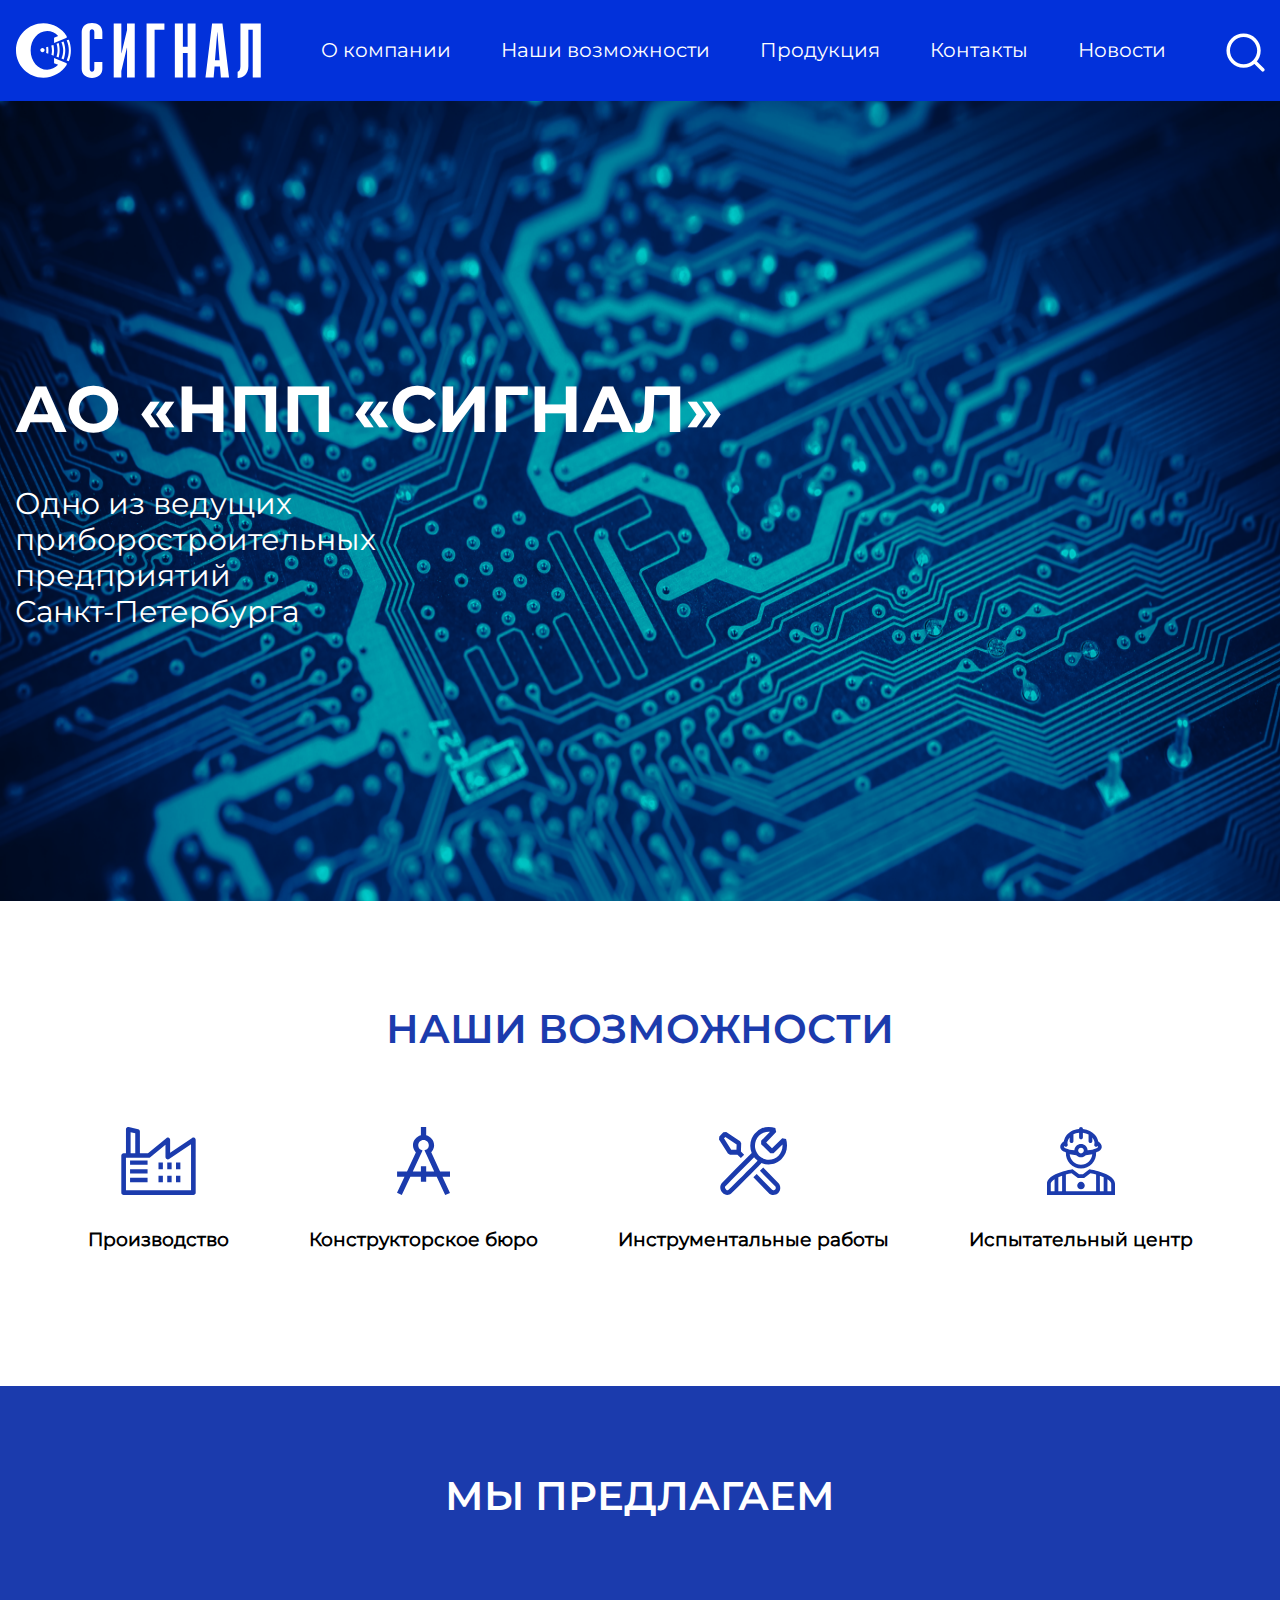
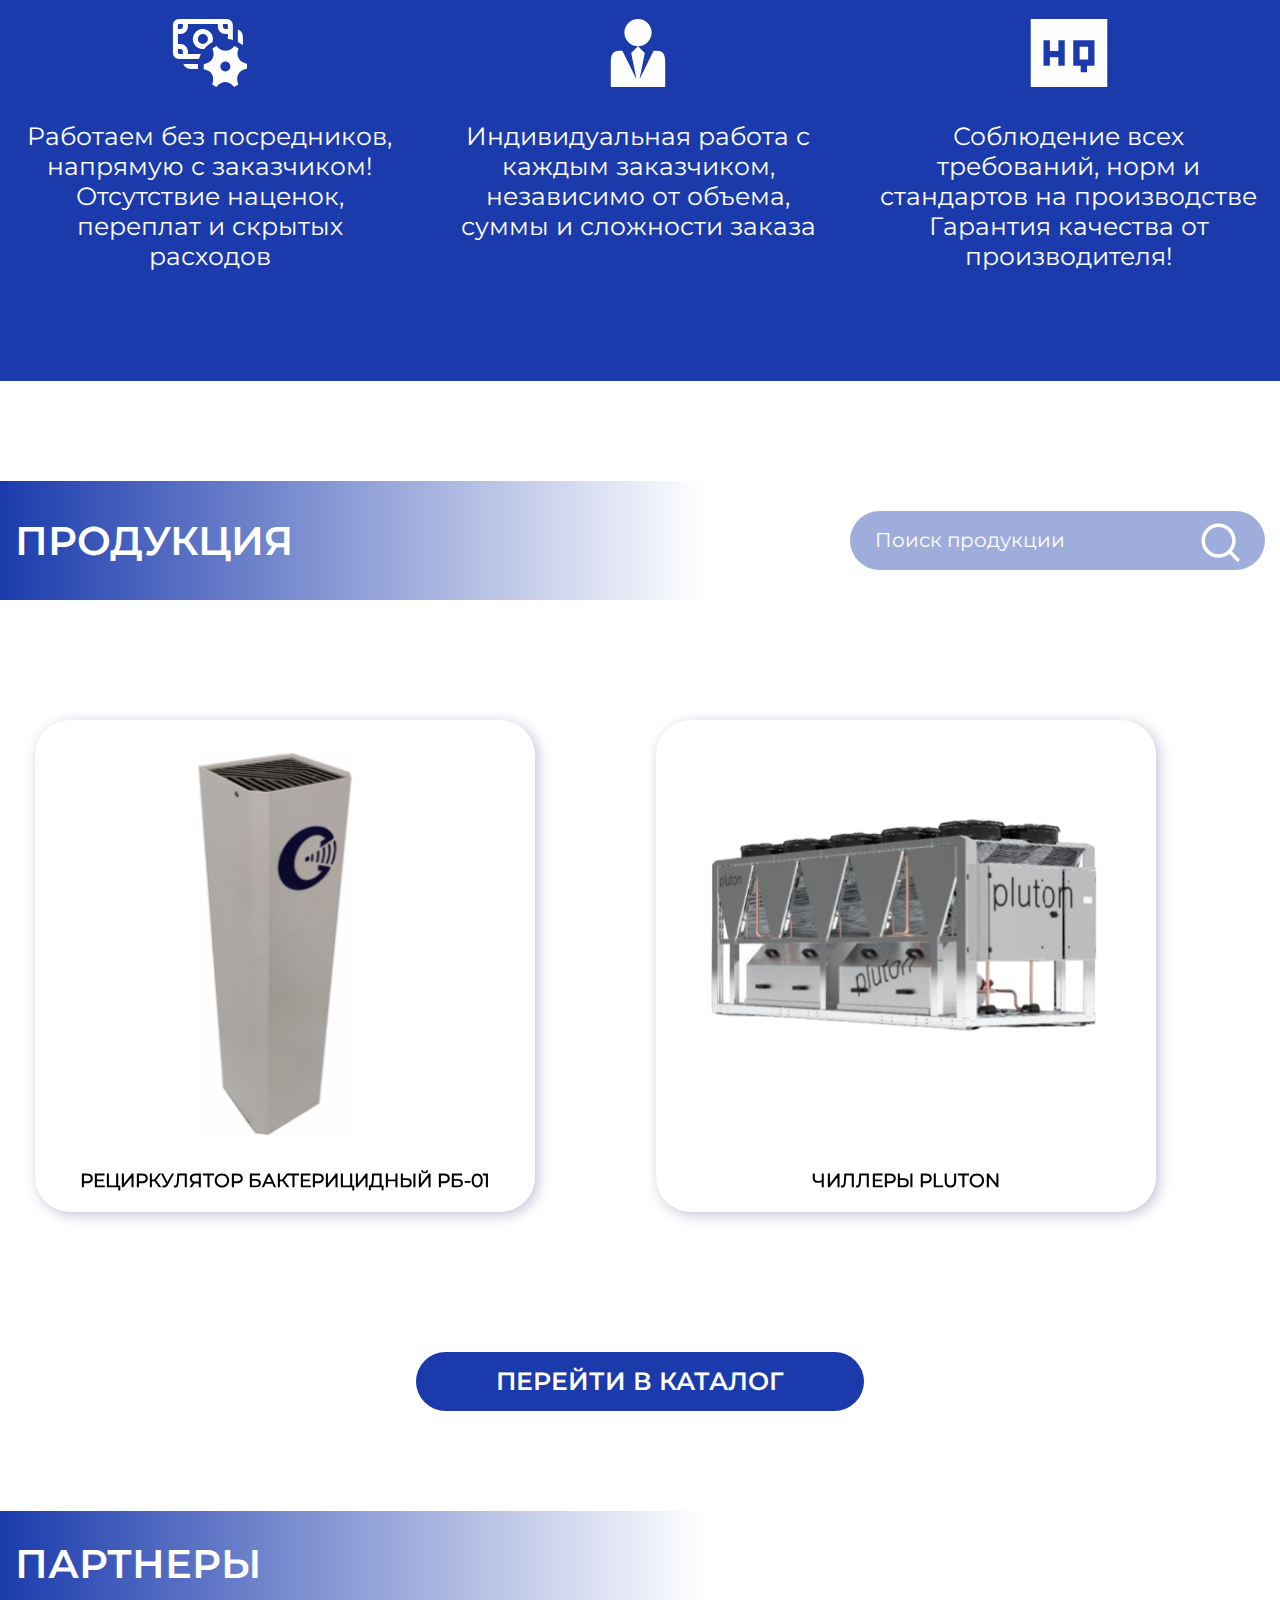
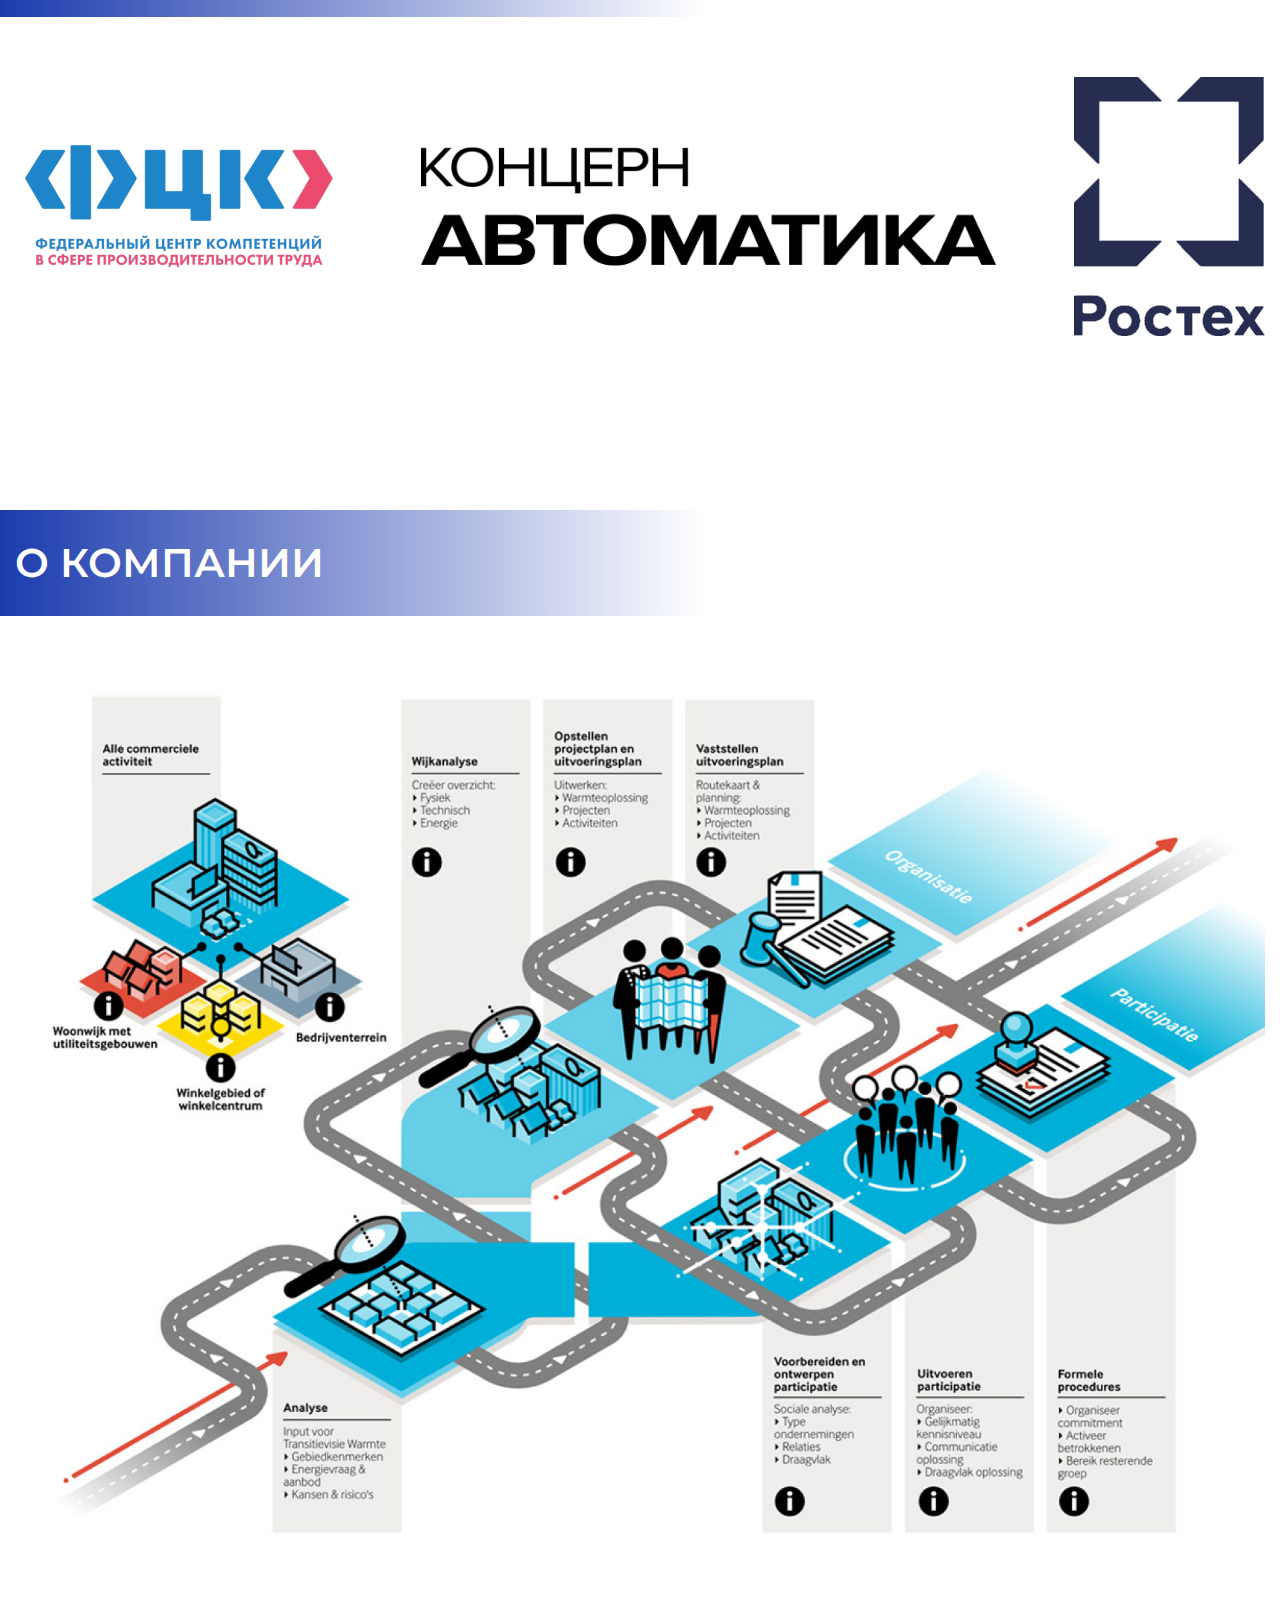
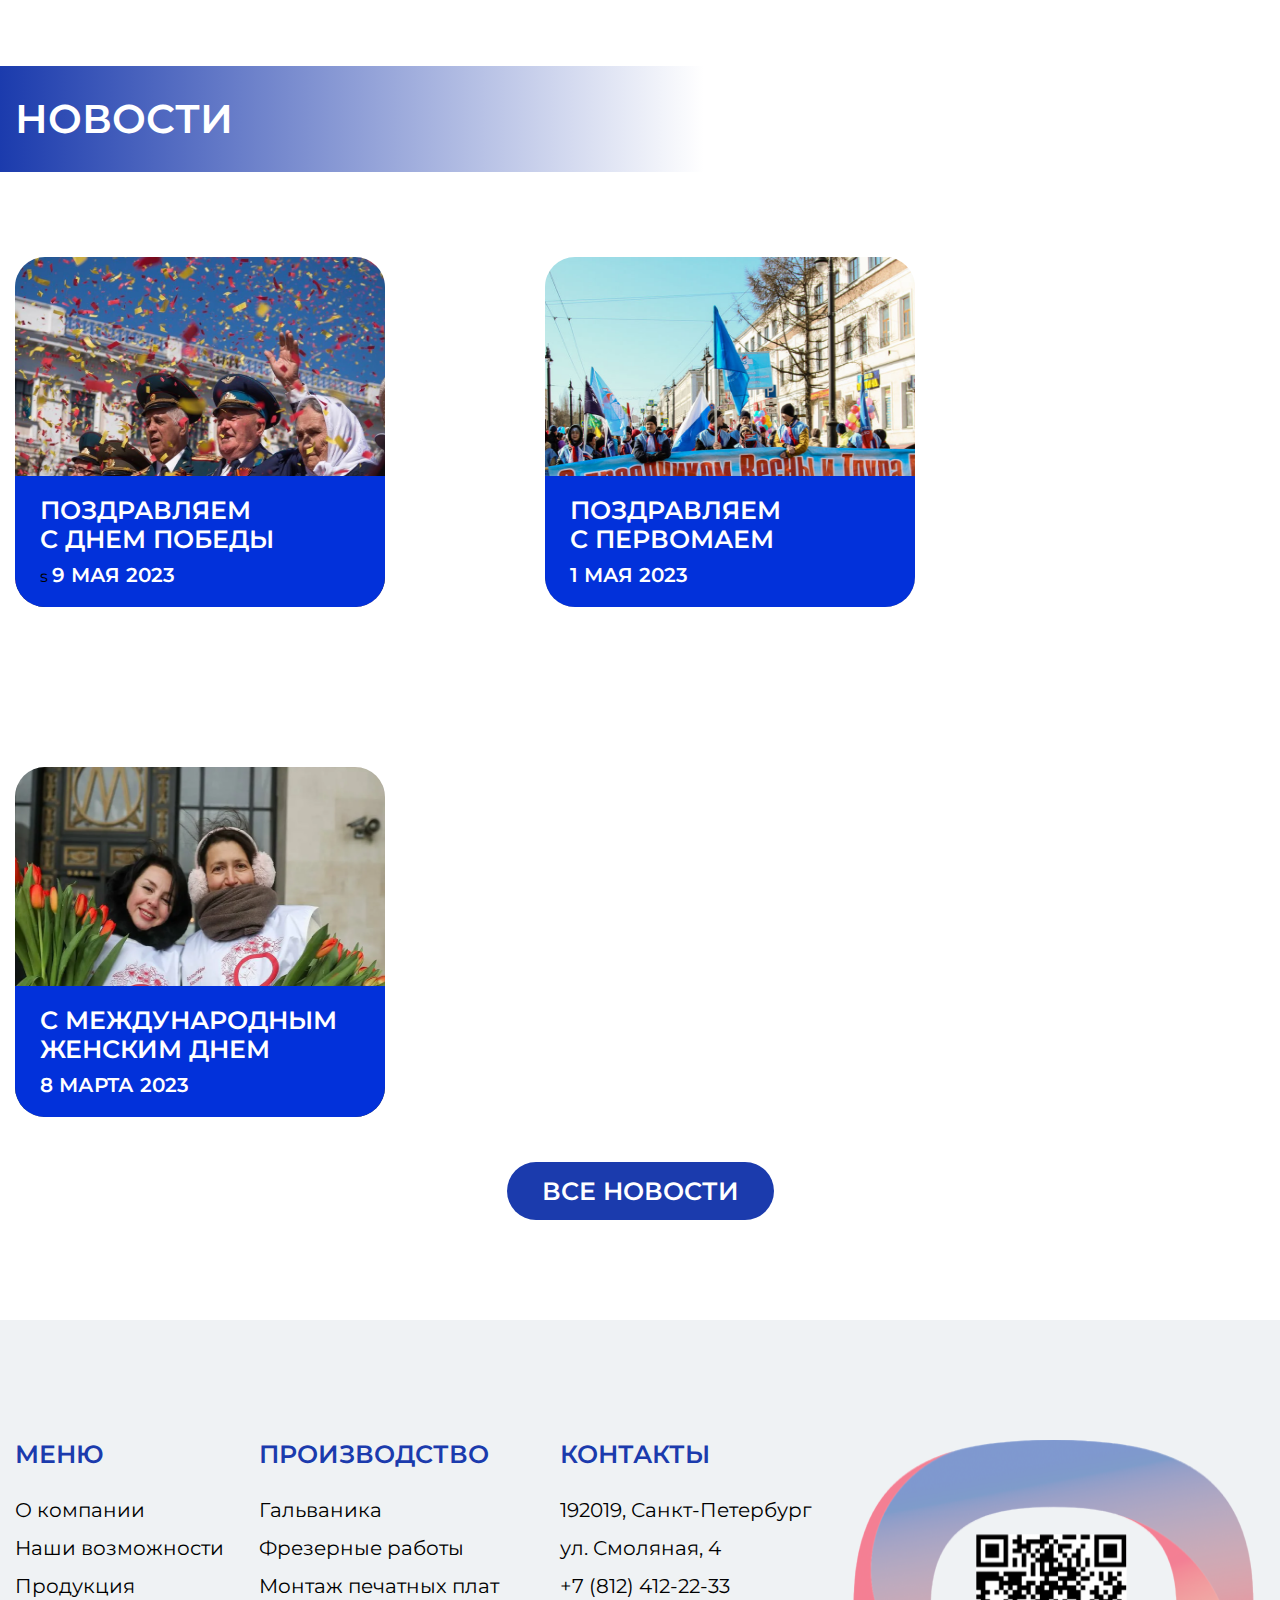
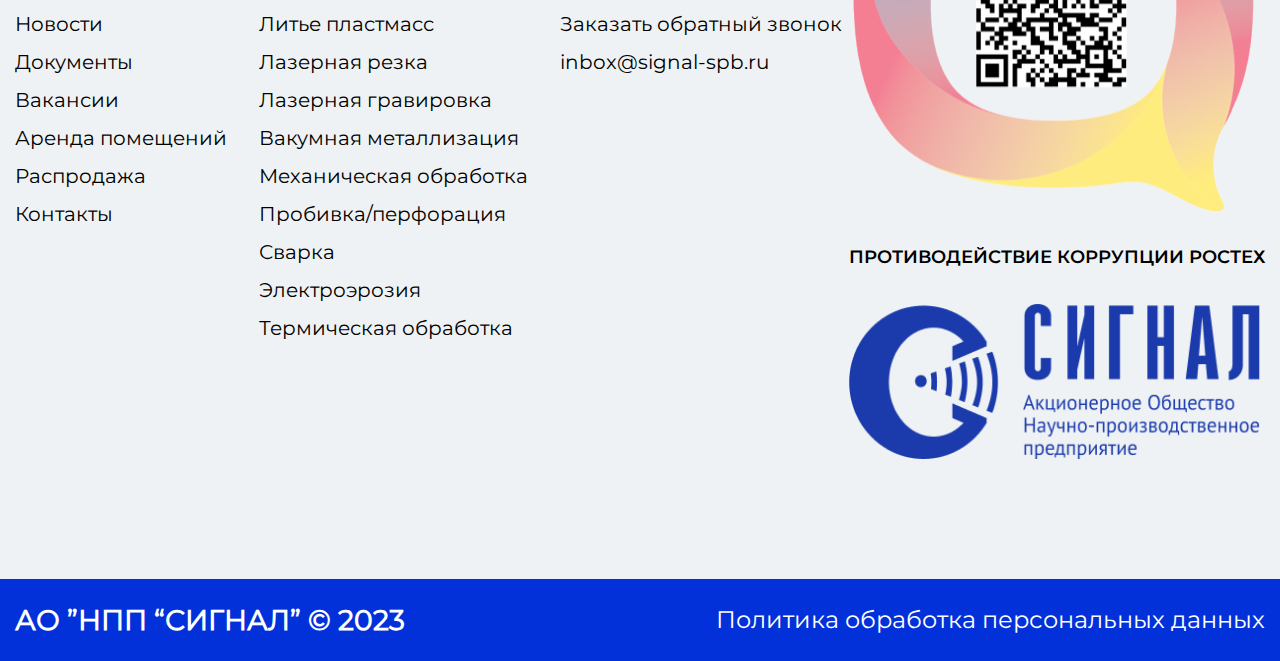
==== commit 1cace7b9: "update project" ====
--- a/index.html
+++ b/index.html
@@ -10,374 +10,411 @@
     <link rel="stylesheet" href="./css/style.css">
 </head>
 <body>
-    <div class="wrapper">
-        <header class="header">
-            <div class="container header__container d-flex align-items-center f-content-between">
-                <a href="./index.html" class="header__logo d-inline-block logo">
-                    <img src="./img/logos/signal-logo.svg" class="img" alt="Логотип АО НПП Сигнал">
-                </a>
-                <nav>
-                    <ul class="header__list d-flex align-items-center">
-                        <li>
-                            <a href="#" class="s-20 color-white">О компании</a>
-                        </li>
-                        <li>
-                            <a href="#" class="s-20 color-white">Наши возможности</a>
-                        </li>
-                        <li>
-                            <a href="./production.html" class="s-20 color-white">Продукция</a>
-                        </li>
-                        <li>
-                            <a href="#" class="s-20 color-white">Контакты</a>
-                        </li>
-                        <li>
-                            <a href="#" class="s-20 color-white">Новости</a>
-                        </li>
-                    </ul>
+<div class="wrapper">
+    <header class="header">
+        <div class="container header__container d-flex align-items-center f-content-between">
+            <a href="./index.html" class="header__logo d-inline-block logo">
+                <img src="./img/logos/signal-logo.svg" class="img" alt="Логотип АО НПП Сигнал">
+            </a>
+            <nav>
+                <ul class="header__list d-flex align-items-center">
+                    <li>
+                        <a href="./index.html#about-company" class="s-20 color-white">О компании</a>
+                    </li>
+                    <li>
+                        <a href="#" class="s-20 color-white">Наши возможности</a>
+                    </li>
+                    <li>
+                        <a href="./production.html" class="s-20 color-white">Продукция</a>
+                    </li>
+                    <li>
+                        <a href="#" class="s-20 color-white">Контакты</a>
+                    </li>
+                    <li>
+                        <a href="#" class="s-20 color-white">Новости</a>
+                    </li>
+                </ul>
+            </nav>
+            <button class="search-btn">
+                <svg width="44" height="43" viewBox="0 0 44 43" fill="none" xmlns="http://www.w3.org/2000/svg">
+                    <path d="M41.5 41L32.0903 31.5903M32.0903 31.5903C33.6998 29.9807 34.9766 28.0699 35.8477 25.9669C36.7188 23.8638 37.1672 21.6099 37.1672 19.3336C37.1672 17.0573 36.7188 14.8033 35.8477 12.7003C34.9766 10.5973 33.6998 8.68646 32.0903 7.07689C30.4807 5.46732 28.5699 4.19053 26.4669 3.31944C24.3638 2.44835 22.1099 2 19.8336 2C17.5573 2 15.3033 2.44835 13.2003 3.31944C11.0973 4.19053 9.18646 5.46732 7.57689 7.07689C4.32621 10.3276 2.5 14.7364 2.5 19.3336C2.5 23.9307 4.32621 28.3396 7.57689 31.5903C10.8276 34.841 15.2364 36.6672 19.8336 36.6672C24.4307 36.6672 28.8396 34.841 32.0903 31.5903Z"
+                          stroke="white" stroke-width="4" stroke-linecap="round" stroke-linejoin="round"/>
+                </svg>
+            </button>
+        </div>
+    </header>
+    <main>
+        <section class="section-slider d-flex align-items-center">
+            <div class="container slider__container">
+                <h1 class="slider__title title-1 color-white">АО «НПП «Сигнал»</h1>
+                <p class="slider__description color-white">Одно из ведущих приборостроительных предприятий
+                    Санкт-Петербурга</p>
+            </div>
+        </section>
+        <section class="section-our-possibilities">
+            <div class="container our-possibilities__container">
+                <h2 class="our-possibilities__title title-2 text-align-center color-black-blue mb-60">НАШИ
+                    ВОЗМОЖНОСТИ</h2>
+                <ul class="our-possibilities__list d-flex align-items-center f-content-center gap-50">
+                    <li class="our-possibilities__item d-flex f-column text-align-center">
+                        <div class="our-possibilities__img mb-30">
+                            <svg width="75" height="68" viewBox="0 0 75 68" fill="none"
+                                 xmlns="http://www.w3.org/2000/svg">
+                                <path d="M73.4556 10.8465C73.0902 10.6636 72.6828 10.5802 72.2748 10.6046C71.8667 10.6291 71.4723 10.7605 71.1314 10.9858L49.1211 25.6976V12.9118C49.1218 12.4705 48.9964 12.0381 48.7597 11.6654C48.523 11.2927 48.1848 10.9951 47.7846 10.8075C47.3845 10.62 46.9391 10.5502 46.5007 10.6064C46.0623 10.6627 45.649 10.8426 45.3093 11.125L26.9945 26.2313H18.9062V4.46522C18.9194 3.92881 18.7459 3.40443 18.4154 2.98135C18.0848 2.55826 17.6176 2.26262 17.0933 2.14473L7.79648 0.0563009C7.45347 -0.0205433 7.09746 -0.0187023 6.75527 0.061685C6.41307 0.142072 6.0936 0.298912 5.82089 0.520397C5.54186 0.746074 5.319 1.03323 5.16979 1.35935C5.02058 1.68546 4.9491 2.04166 4.96093 2.39999V26.2313H2.63672C2.0203 26.2313 1.42912 26.4758 0.993247 26.911C0.557372 27.3462 0.3125 27.9364 0.3125 28.5518V65.6795C0.3125 66.2949 0.557372 66.8852 0.993247 67.3203C1.42912 67.7555 2.0203 68 2.63672 68H72.3632C72.9796 68 73.5708 67.7555 74.0067 67.3203C74.4426 66.8852 74.6874 66.2949 74.6874 65.6795V12.9118C74.6905 12.488 74.5774 12.0716 74.3602 11.7075C74.1431 11.3434 73.8302 11.0457 73.4556 10.8465ZM9.60937 5.347L14.2578 6.36801V26.2313H9.60937V5.347ZM70.039 63.359H4.96093V30.8723H27.808C28.351 30.8734 28.8773 30.6845 29.2955 30.3386L44.4726 17.808V30.0601C44.472 30.4817 44.5864 30.8955 44.8035 31.257C45.0207 31.6185 45.3324 31.9142 45.7051 32.1122C46.0779 32.3102 46.4976 32.4031 46.9193 32.3809C47.3409 32.3587 47.7486 32.2222 48.0984 31.9861L70.039 17.2743V63.359Z"
+                                      fill="#1B3BAD"/>
+                                <path d="M9.0625 33.4024H26.5625V37.7704H9.0625V33.4024ZM9.0625 42.1383H26.5625V46.5063H9.0625V42.1383ZM9.0625 50.8743H26.5625V55.2422H9.0625V50.8743ZM37.5 35.5864H41.875V42.1383H37.5V35.5864ZM37.5 48.6903H41.875V55.2422H37.5V48.6903ZM46.25 35.5864H50.625V42.1383H46.25V35.5864ZM46.25 48.6903H50.625V55.2422H46.25V48.6903ZM55 35.5864H59.375V42.1383H55V35.5864ZM55 48.6903H59.375V55.2422H55V48.6903Z"
+                                      fill="#1B3BAD"/>
+                            </svg>
+                        </div>
+                        <h3 class="our-possibilities__title-item">Производство</h3>
+                    </li>
+                    <li class="our-possibilities__item d-flex f-column text-align-center">
+                        <div class="our-possibilities__img mb-30">
+                            <svg width="53" height="68" viewBox="0 0 53 68" fill="none"
+                                 xmlns="http://www.w3.org/2000/svg">
+                                <path d="M23.8951 0V8.24432C19.3468 9.4094 15.9574 13.448 15.9574 18.2859C15.9574 21.0209 17.0846 23.5104 18.852 25.3887L10.0041 44.4086H0.0820232V49.6331H7.52494L0 65.7979L4.79437 68L13.3935 49.6331H23.8951V54.8577H29.1869V49.6331H39.6885L48.203 68L53 65.8814L45.4751 49.6331H53V44.4086H43.0779L34.23 25.3051C35.9763 23.4503 37.1246 21.0105 37.1246 18.2859C37.1246 13.448 33.7352 9.4094 29.1869 8.24432V0H23.8951ZM26.541 13.0613C29.4965 13.0613 31.8328 15.368 31.8328 18.2859C31.8328 19.8062 31.2137 21.1646 30.1791 22.1233L30.0971 22.2043L27.4512 23.3485L37.204 44.4086H29.1869V39.184H23.8951V44.4086H15.7907L25.5488 23.5104L22.9029 22.2853L22.9849 22.2043C22.4288 21.7116 21.9861 21.1068 21.6867 20.4309C21.3873 19.755 21.2381 19.0235 21.2492 18.2859C21.2492 15.368 23.5855 13.0613 26.541 13.0613Z"
+                                      fill="#1B3BAD"/>
+                            </svg>
+                        </div>
+                        <h3 class="our-possibilities__title-item">Конструкторское бюро</h3>
+                    </li>
+                    <li class="our-possibilities__item d-flex f-column text-align-center">
+                        <div class="our-possibilities__img mb-30">
+                            <svg width="68" height="68" viewBox="0 0 68 68" fill="none"
+                                 xmlns="http://www.w3.org/2000/svg">
+                                <path fill-rule="evenodd" clip-rule="evenodd"
+                                      d="M67.0412 12.0632L63.2506 11.1687L53.0061 21.3581L47.2034 15.4467L57.1952 4.9607L56.3205 1.11049C54.209 0.403886 52.0006 0.0299554 49.7743 0.00209203C47.3456 -0.0352666 44.9353 0.428086 42.6935 1.36328C40.529 2.34338 38.5724 3.7296 36.9298 5.44684C35.1013 7.1795 33.6531 9.27376 32.6774 11.5965C30.7989 16.2191 30.7989 21.3927 32.6774 26.0153C22.5459 35.986 12.5451 46.0888 2.67776 56.3212C1.6572 57.6581 1.17122 59.3255 1.29757 61.0027C1.39716 62.8066 2.20814 64.4973 3.55253 65.7037C4.15515 66.36 4.8744 66.9044 5.67627 67.2982C6.50244 67.6628 7.39179 67.8718 8.29085 67.9156C9.82656 67.8864 11.2991 67.3031 12.4411 66.2773C19.9641 59.1943 34.3784 44.6442 42.5672 36.1173C44.7881 37.0604 47.1743 37.5465 49.5847 37.5417C52.0112 37.5398 54.4126 37.0514 56.6471 36.1053C58.8816 35.1593 60.9039 33.7748 62.5945 32.0337C66.0671 28.4911 68.0066 23.7237 67.9937 18.7622C68.0499 16.4918 67.728 14.2279 67.0412 12.0632ZM9.50095 62.8306C9.31389 62.9968 9.08842 63.1137 8.84487 63.1709C8.60528 63.2124 8.36035 63.2124 8.12076 63.1709C7.86955 63.1326 7.63029 63.0379 7.42095 62.8938C7.1963 62.7623 7.00635 62.5789 6.86693 62.359C6.18655 61.6639 5.54991 60.3416 6.18655 59.5978C12.8445 52.5147 26.5541 38.6695 35.1268 30.2059C35.6128 30.8476 36.1473 31.4601 36.7208 32.0337C37.2943 32.6317 37.9115 33.1859 38.5675 33.6915C30.2767 42.1989 16.7518 55.8788 9.50095 62.8306ZM63.5324 18.7622C63.5421 22.4811 62.0939 26.0542 59.4891 28.7183C56.8897 31.269 53.3937 32.6979 49.7524 32.6979C46.1111 32.6979 42.6152 31.269 40.0158 28.7183C38.1106 26.7295 36.8092 24.2404 36.2629 21.5407C35.7166 18.8409 35.9478 16.0415 36.9298 13.4681C37.5834 11.7167 38.5972 10.1221 39.9056 8.78724C41.2141 7.45242 42.788 6.40717 44.5257 5.71908C46.1755 5.02831 47.9469 4.6746 49.7354 4.67874H50.9698L42.1395 13.7841V17.1676L51.3489 26.3362H54.5563L63.5324 17.5079V18.7622ZM10.9929 27.6342H18.4333L21.8595 31.1198L25.1544 27.8432L21.9226 24.5472V24.3382L22.1997 16.3218L21.1305 14.1973L7.23141 5.04821L4.35926 5.36906L0.320748 9.49637L0 12.4083L8.93235 26.5939L10.9929 27.6342ZM6.40038 9.97765L17.646 17.3864L17.4565 22.8457H12.2273L4.97646 11.3631L6.40038 9.97765ZM40.9294 43.8129L44.2049 40.5412L59.2995 56.0247C60.5709 57.3613 61.28 59.1358 61.28 60.9808C61.28 62.8259 60.5709 64.6003 59.2995 65.937C58.3435 66.9188 57.1142 67.59 55.7715 67.8631C54.4288 68.1362 53.0351 67.9987 51.7717 67.4684C50.9653 67.1106 50.2421 66.5891 49.6479 65.937L34.3784 50.366L37.6782 47.07L52.8991 62.5972C53.1038 62.8231 53.3584 62.9979 53.6427 63.1077C54.2021 63.335 54.828 63.335 55.3874 63.1077C55.6715 62.9977 55.9261 62.8229 56.1309 62.5972C56.3436 62.3865 56.5093 62.1329 56.6169 61.8535C56.7284 61.5682 56.7877 61.2652 56.7919 60.959C56.787 60.6532 56.7295 60.3506 56.6218 60.0645C56.5141 59.785 56.3485 59.5315 56.1358 59.3207L40.9294 43.8129Z"
+                                      fill="#1B3BAD"/>
+                            </svg>
+                        </div>
+                        <h3 class="our-possibilities__title-item">Инструментальные работы</h3>
+                    </li>
+                    <li class="our-possibilities__item d-flex f-column text-align-center">
+                        <div class="our-possibilities__img mb-30">
+                            <svg width="68" height="68" viewBox="0 0 68 68" fill="none"
+                                 xmlns="http://www.w3.org/2000/svg">
+                                <path fill-rule="evenodd" clip-rule="evenodd"
+                                      d="M33.9997 0C34.5006 0 34.9811 0.199008 35.3353 0.553243C35.6896 0.907479 35.8886 1.38792 35.8886 1.88889V2.01733C41.1737 2.56889 45.2065 4.84122 47.832 7.73311C49.6378 9.72211 50.8335 12.0927 51.2093 14.4047L51.4133 14.5614C53.5365 16.2067 55.0948 18.2013 54.7246 20.4888C54.3676 22.6988 52.371 24.0437 50.5123 24.8653C50.0422 25.0725 49.5632 25.2591 49.0768 25.4244C49.2156 27.4896 48.9286 29.5612 48.2337 31.5108C47.5388 33.4604 46.4509 35.2465 45.0372 36.7583C43.6236 38.2701 41.9145 39.4754 40.0158 40.2994C38.1171 41.1235 36.0694 41.5487 33.9997 41.5487C31.9299 41.5487 29.8822 41.1235 27.9836 40.2994C26.0849 39.4754 24.3758 38.2701 22.9621 36.7583C21.5485 35.2465 20.4605 33.4604 19.7656 31.5108C19.0708 29.5612 18.7838 27.4896 18.9226 25.4244C18.4361 25.2591 17.9572 25.0725 17.487 24.8653C15.6283 24.0437 13.6318 22.6988 13.2748 20.4888C12.9046 18.2013 14.4629 16.2067 16.586 14.5614L16.8259 14.3763C16.8747 14.0756 16.9351 13.777 17.0072 13.481C17.5042 11.5163 18.4126 9.67944 19.6725 8.092C22.2036 4.86578 26.3459 2.25911 32.1108 1.92667V1.88889C32.1108 1.38792 32.3098 0.907479 32.664 0.553243C33.0183 0.199008 33.4987 0 33.9997 0ZM48.4686 19.72C48.855 19.8599 49.2766 19.87 49.6693 19.7486C50.062 19.6273 50.4044 19.3811 50.6446 19.0476C51.0167 19.567 51.0035 19.8428 50.9959 19.8862C50.9713 20.0373 50.6823 20.6607 48.9842 21.4124C47.0028 22.2889 44.0221 22.9236 40.6032 23.2824C40.522 21.5857 39.7909 19.9853 38.5614 18.8133C37.3318 17.6412 35.6984 16.9873 33.9997 16.9873C32.301 16.9873 30.6675 17.6412 29.438 18.8133C28.2085 19.9853 27.4773 21.5857 27.3961 23.2824C23.9772 22.9236 20.9966 22.2889 19.0151 21.4124C17.317 20.6607 17.028 20.0373 17.0035 19.8862C16.9959 19.8428 16.9827 19.5689 17.3548 19.0476C17.6214 19.4193 18.0139 19.6816 18.4594 19.7858C18.9048 19.8899 19.3729 19.829 19.7767 19.6141C20.1806 19.3993 20.4928 19.0451 20.6553 18.6175C20.8178 18.1899 20.8196 17.7178 20.6603 17.289C20.4337 16.677 20.3638 15.6627 20.6773 14.3744C21.0476 12.9339 21.7184 11.5879 22.6456 10.4248L22.6663 10.3983V14.1667C22.6663 14.6676 22.8654 15.1481 23.2196 15.5023C23.5738 15.8565 24.0543 16.0556 24.5552 16.0556C25.0562 16.0556 25.5366 15.8565 25.8909 15.5023C26.2451 15.1481 26.4441 14.6676 26.4441 14.1667V7.26467C27.9968 6.443 29.8762 5.86878 32.1108 5.71011V10.3889C32.1108 10.8899 32.3098 11.3703 32.664 11.7245C33.0183 12.0788 33.4987 12.2778 33.9997 12.2778C34.5006 12.2778 34.9811 12.0788 35.3353 11.7245C35.6896 11.3703 35.8886 10.8899 35.8886 10.3889V5.81967C38.0986 6.09733 39.9837 6.73011 41.5552 7.57633V14.1667C41.5552 14.6676 41.7542 15.1481 42.1085 15.5023C42.4627 15.8565 42.9432 16.0556 43.4441 16.0556C43.9451 16.0556 44.4255 15.8565 44.7798 15.5023C45.134 15.1481 45.333 14.6676 45.333 14.1667V10.6137C47.441 13.1202 47.8868 15.7722 47.3352 17.3022C47.1651 17.7731 47.1889 18.2923 47.4014 18.7457C47.614 19.1991 47.9978 19.5495 48.4686 19.72ZM29.2151 28.1728C27.0293 28.0336 24.8542 27.7592 22.7022 27.3511C22.9288 30.1919 24.2173 32.843 26.311 34.7763C28.4047 36.7096 31.1499 37.7832 33.9997 37.7832C36.8495 37.7832 39.5946 36.7096 41.6883 34.7763C43.782 32.843 45.0705 30.1919 45.2971 27.3511C43.2949 27.744 41.0773 28.016 38.7842 28.1728C38.1676 28.8212 37.4254 29.3374 36.6028 29.6897C35.7802 30.0421 34.8945 30.2232 33.9997 30.2222C33.1048 30.2232 32.2191 30.0421 31.3966 29.6897C30.574 29.3374 29.8318 28.8212 29.2151 28.1728ZM36.833 23.6111C36.833 24.3626 36.5345 25.0832 36.0031 25.6146C35.4718 26.1459 34.7511 26.4444 33.9997 26.4444C33.2482 26.4444 32.5276 26.1459 31.9962 25.6146C31.4649 25.0832 31.1663 24.3626 31.1663 23.6111C31.1663 22.8597 31.4649 22.139 31.9962 21.6076C32.5276 21.0763 33.2482 20.7778 33.9997 20.7778C34.7511 20.7778 35.4718 21.0763 36.0031 21.6076C36.5345 22.139 36.833 22.8597 36.833 23.6111Z"
+                                      fill="#1B3BAD"/>
+                                <path d="M33.9999 62.3333C35.0019 62.3333 35.9628 61.9353 36.6712 61.2268C37.3797 60.5184 37.7777 59.5575 37.7777 58.5555C37.7777 57.5536 37.3797 56.5927 36.6712 55.8843C35.9628 55.1758 35.0019 54.7778 33.9999 54.7778C32.998 54.7778 32.0371 55.1758 31.3287 55.8843C30.6202 56.5927 30.2222 57.5536 30.2222 58.5555C30.2222 59.5575 30.6202 60.5184 31.3287 61.2268C32.0371 61.9353 32.998 62.3333 33.9999 62.3333Z"
+                                      fill="#1B3BAD"/>
+                                <path fill-rule="evenodd" clip-rule="evenodd"
+                                      d="M25.5642 42.3112L32.1111 47.2223H35.8889L42.4358 42.3112C53.9486 44.1547 68 49.2812 68 56.6667V68H0V56.6667C0 49.2812 14.0514 44.1547 25.5642 42.3112ZM37.1488 51L43.401 46.3099C45.2956 46.6575 47.2241 47.0938 49.1111 47.6057V64.2223H52.8889V48.7617C54.2111 49.215 55.4786 49.708 56.6667 50.2388V64.2223H11.3333V50.2388C12.5214 49.7099 13.7889 49.215 15.1111 48.7617V64.2223H18.8889V47.6057C20.7759 47.0938 22.7044 46.6575 24.599 46.3099L30.8512 51H37.1488ZM62.9094 54.1923C63.9748 55.2954 64.2222 56.1095 64.2222 56.6667V64.2223H60.4444V52.2392C61.4644 52.8927 62.288 53.55 62.9094 54.1942V54.1923ZM5.09055 54.1923C5.71389 53.55 6.53744 52.8927 7.55556 52.2392V64.2223H3.77778V56.6667C3.77778 56.1095 4.02333 55.2954 5.09055 54.1923Z"
+                                      fill="#1B3BAD"/>
+                            </svg>
+                        </div>
+                        <h3 class="our-possibilities__title-item">Испытательный центр</h3>
+                    </li>
+                </ul>
+            </div>
+        </section>
+        <section class="section-our-offers">
+            <div class="container our-offers__container">
+                <h2 class="title-2 color-white text-align-center mb-100">МЫ ПРЕДЛАГАЕМ</h2>
+                <ul class="our-offers__list d-flex  f-content-center gap-50">
+                    <li class="our-offers__item d-flex f-column text-align-center">
+                        <div class="our-offers__img mb-30">
+                            <svg xmlns="http://www.w3.org/2000/svg" width="76" height="68" viewBox="0 0 76 68"
+                                 fill="none">
+                                <path d="M40.8778 19.9824C40.8778 21.1314 40.6829 22.2404 40.3283 23.2695C37.2375 24.9396 34.4941 27.1845 32.2454 29.8836C30.2303 30.1603 28.1787 29.8153 26.3649 28.8947C24.5511 27.9742 23.0615 26.522 22.0951 24.7322C21.1287 22.9424 20.7316 20.9003 20.9569 18.8788C21.1822 16.8573 22.019 14.9526 23.3557 13.4195C24.6924 11.8863 26.4652 10.7977 28.4371 10.299C30.4091 9.80034 32.4862 9.91541 34.391 10.6289C36.2958 11.3423 37.9375 12.6201 39.0966 14.2915C40.2558 15.963 40.8772 17.9483 40.8778 19.9824ZM55.8645 14.9868V20.0923C57.5547 20.2454 59.227 20.5548 60.8601 21.0165V6.24449C60.8601 2.79753 58.0626 0 54.6156 0H7.15757C3.71061 0 0.913086 2.79753 0.913086 6.24449V33.7202C0.913086 37.1672 3.71061 39.9647 7.15757 39.9647H26.9251C27.4197 38.2213 28.0741 36.5527 28.8884 34.9691H15.8998V32.4713C15.8998 30.484 15.1104 28.578 13.7051 27.1727C12.2998 25.7674 10.3938 24.978 8.40646 24.978H5.90867V14.9868H8.40646C10.3938 14.9868 12.2998 14.1973 13.7051 12.792C15.1104 11.3867 15.8998 9.48076 15.8998 7.49339V4.99559H45.8734V7.49339C45.8734 9.48076 46.6628 11.3867 48.0681 12.792C49.4734 14.1973 51.3794 14.9868 53.3667 14.9868H55.8645ZM13.4021 44.9603H26.0009C25.8512 46.6222 25.8512 48.2941 26.0009 49.9559H18.3976C16.8151 49.9565 15.2731 49.4561 13.9925 48.5264C12.7118 47.5967 11.7585 46.2854 11.2689 44.7805C11.9633 44.9004 12.6727 44.9603 13.4021 44.9603ZM65.8557 22.9797C67.6441 23.8939 69.3176 24.9979 70.8513 26.2618V17.4846C70.8521 15.9343 70.3721 14.422 69.4774 13.1559C68.5826 11.8899 67.3173 10.9326 65.8557 10.4158V22.9797ZM35.8822 19.9824C35.8822 18.6575 35.3559 17.3868 34.419 16.45C33.4822 15.5131 32.2115 14.9868 30.8866 14.9868C29.5617 14.9868 28.291 15.5131 27.3542 16.45C26.4173 17.3868 25.891 18.6575 25.891 19.9824C25.891 21.3073 26.4173 22.5779 27.3542 23.5148C28.291 24.4516 29.5617 24.978 30.8866 24.978C32.2115 24.978 33.4822 24.4516 34.419 23.5148C35.3559 22.5779 35.8822 21.3073 35.8822 19.9824ZM7.15757 4.99559H10.9043V7.49339C10.9043 8.15584 10.6411 8.79117 10.1727 9.2596C9.70424 9.72802 9.06892 9.99118 8.40646 9.99118H5.90867V6.24449C5.90867 5.91326 6.04025 5.5956 6.27447 5.36139C6.50868 5.12717 6.82634 4.99559 7.15757 4.99559ZM5.90867 33.7202V29.9736H8.40646C9.06892 29.9736 9.70424 30.2367 10.1727 30.7051C10.6411 31.1736 10.9043 31.8089 10.9043 32.4713V34.9691H7.15757C6.82634 34.9691 6.50868 34.8376 6.27447 34.6034C6.04025 34.3691 5.90867 34.0515 5.90867 33.7202ZM55.8645 9.99118H53.3667C52.7043 9.99118 52.069 9.72802 51.6005 9.2596C51.1321 8.79117 50.8689 8.15584 50.8689 7.49339V4.99559H54.6156C54.9469 4.99559 55.2645 5.12717 55.4987 5.36139C55.733 5.5956 55.8645 5.91326 55.8645 6.24449V9.99118ZM41.2025 32.1816C41.5623 33.4636 41.6621 34.8046 41.4963 36.1258C41.3304 37.447 40.9021 38.7217 40.2365 39.875C39.571 41.0282 38.6817 42.0369 37.6208 42.8415C36.5599 43.6462 35.3488 44.2307 34.0588 44.5607L31.7508 45.1502C31.5845 46.8389 31.6013 48.5406 31.8008 50.2257L33.5492 50.6403C34.8737 50.9535 36.1202 51.534 37.2123 52.3462C38.3044 53.1584 39.2191 54.1852 39.9001 55.3635C40.5812 56.5418 41.0144 57.8469 41.173 59.1986C41.3317 60.5503 41.2125 61.9202 40.8228 63.2242L40.1884 65.3373C41.4772 66.3515 42.871 67.2207 44.3597 67.9251L45.9833 66.2016C46.9179 65.2119 48.045 64.4236 49.2953 63.8852C50.5456 63.3467 51.8927 63.0695 53.254 63.0704C54.6153 63.0714 55.962 63.3505 57.2116 63.8906C58.4611 64.4308 59.5871 65.2206 60.5204 66.2116L62.2039 68C63.6626 67.3256 65.0414 66.4913 66.3103 65.5122L65.531 62.7346C65.1712 61.4526 65.0713 60.1116 65.2372 58.7904C65.4031 57.4693 65.8314 56.1946 66.4969 55.0413C67.1625 53.888 68.0518 52.8794 69.1127 52.0747C70.1736 51.27 71.3847 50.6855 72.6747 50.3556L74.9726 49.7661C75.1398 48.0758 75.1231 46.3723 74.9227 44.6856L73.1842 44.2759C71.8592 43.9628 70.6121 43.3821 69.5196 42.5696C68.4271 41.7571 67.5122 40.7298 66.8311 39.5509C66.1499 38.372 65.7169 37.0664 65.5587 35.7141C65.4004 34.3618 65.5202 32.9914 65.9107 31.687L66.5401 29.5839C65.2526 28.5654 63.8531 27.6973 62.3688 26.9962L60.7452 28.7097C59.8109 29.6997 58.6841 30.4883 57.434 31.0272C56.1839 31.5661 54.8369 31.8438 53.4756 31.8433C52.1143 31.8429 50.7674 31.5642 49.5177 31.0245C48.268 30.4848 47.1417 29.6953 46.2081 28.7047L44.5245 26.9163C43.0693 27.5887 41.6937 28.4215 40.4232 29.3991L41.2025 32.1816ZM53.3617 52.4537C52.0368 52.4537 50.7662 51.9274 49.8293 50.9905C48.8925 50.0537 48.3662 48.783 48.3662 47.4581C48.3662 46.1332 48.8925 44.8626 49.8293 43.9257C50.7662 42.9889 52.0368 42.4625 53.3617 42.4625C54.6867 42.4625 55.9573 42.9889 56.8942 43.9257C57.831 44.8626 58.3573 46.1332 58.3573 47.4581C58.3573 48.783 57.831 50.0537 56.8942 50.9905C55.9573 51.9274 54.6867 52.4537 53.3617 52.4537Z"
+                                      fill="white"/>
+                            </svg>
+                        </div>
+                        <p class="our-offers__description color-white">Работаем без посредников, напрямую с заказчиком!
+                            Отсутствие наценок, переплат и скрытых расходов</p>
+                    </li>
+                    <li class="our-offers__item d-flex f-column text-align-center">
+                        <div class="our-offers__img mb-30">
+                            <svg xmlns="http://www.w3.org/2000/svg" width="56" height="68" viewBox="0 0 56 68"
+                                 fill="none">
+                                <path d="M14.4043 13.6C14.4043 9.99306 15.8372 6.53384 18.3877 3.98335C20.9382 1.43285 24.3974 0 28.0043 0C31.6113 0 35.0705 1.43285 37.621 3.98335C40.1715 6.53384 41.6043 9.99306 41.6043 13.6C41.6043 17.2069 40.1715 20.6662 37.621 23.2167C35.0705 25.7671 31.6113 27.2 28.0043 27.2C24.3974 27.2 20.9382 25.7671 18.3877 23.2167C15.8372 20.6662 14.4043 17.2069 14.4043 13.6ZM46.1422 31.7333H43.6352L29.5321 60.3659L34.8043 34L28.0043 27.2L21.2043 34L26.4766 60.3659L12.3734 31.7333H9.86193C0.799805 31.7333 0.799805 37.8261 0.799805 45.3333V68H55.1998V45.3333C55.1998 37.8261 55.1998 31.7333 46.1376 31.7333H46.1422Z"
+                                      fill="white"/>
+                            </svg>
+                        </div>
+                        <p class="our-offers__description color-white">Индивидуальная работа с каждым заказчиком,
+                            независимо от объема, суммы и сложности заказа</p>
+                    </li>
+                    <li class="our-offers__item d-flex f-column text-align-center">
+                        <div class="our-offers__img mb-30">
+                            <svg xmlns="http://www.w3.org/2000/svg" width="78" height="68" viewBox="0 0 78 68"
+                                 fill="none">
+                                <path d="M77.25 0H0.75V68H77.25V0ZM34.75 46.75H28.375V38.25H19.875V46.75H13.5V21.25H19.875V31.875H28.375V21.25H34.75V46.75ZM64.5 46.75H57.0625V53.125H50.6875V46.75H43.25V21.25H64.5V46.75ZM49.625 40.375H58.125V27.625H49.625V40.375Z"
+                                      fill="white"/>
+                            </svg>
+                        </div>
+                        <p class="our-offers__description color-white">
+                            Соблюдение всех требований, норм и стандартов на производстве
+                            Гарантия качества от производителя!
+                        </p>
+                    </li>
+                </ul>
+            </div>
+        </section>
+        <section class="section-products pt-100 pb-100">
+            <div class="bg-gradient mb-100">
+                <div class="container">
+                    <div class="d-flex align-items-center f-content-between">
+                        <h2 class="title-2 color-white">ПРОДУКЦИЯ</h2>
+                        <form action="#" method="get" class="products__form">
+                            <div class="d-flex align-items-center">
+                                <label for="search"></label>
+                                <input type="search" name="search" id="search" placeholder="Поиск продукции"
+                                       class="products__form__input">
+                                <button class="search-btn">
+                                    <svg width="44" height="43" viewBox="0 0 44 43" fill="none"
+                                         xmlns="http://www.w3.org/2000/svg">
+                                        <path d="M41.5 41L32.0903 31.5903M32.0903 31.5903C33.6998 29.9807 34.9766 28.0699 35.8477 25.9669C36.7188 23.8638 37.1672 21.6099 37.1672 19.3336C37.1672 17.0573 36.7188 14.8033 35.8477 12.7003C34.9766 10.5973 33.6998 8.68646 32.0903 7.07689C30.4807 5.46732 28.5699 4.19053 26.4669 3.31944C24.3638 2.44835 22.1099 2 19.8336 2C17.5573 2 15.3033 2.44835 13.2003 3.31944C11.0973 4.19053 9.18646 5.46732 7.57689 7.07689C4.32621 10.3276 2.5 14.7364 2.5 19.3336C2.5 23.9307 4.32621 28.3396 7.57689 31.5903C10.8276 34.841 15.2364 36.6672 19.8336 36.6672C24.4307 36.6672 28.8396 34.841 32.0903 31.5903Z"
+                                              stroke="#fff" stroke-width="4" stroke-linecap="round"
+                                              stroke-linejoin="round"/>
+                                    </svg>
+                                </button>
+                            </div>
+                        </form>
+                    </div>
+                </div>
+            </div>
+            <div class="splide mb-120">
+                <div class="container slpide__container">
+                    <div class="splide__track">
+                        <ul class="splide__list">
+                            <li class="splide__slide">
+                                <div class="products__img bactericidal-recirculator-rb-01-img mb-30"></div>
+                                <h3 class="products__title-item">Рециркулятор бактерицидный РБ-01</h3>
+                                <a class="splide__link" href="./production.html#bactericidal-recirculator-rb-01"></a>
+                            </li>
+                            <li class="splide__slide">
+                                <div class="products__img pluton-chiller-img mb-30"></div>
+                                <h3 class="products__title-item">Чиллеры PLUTON</h3>
+                                <a class="splide__link" href="./production.html#pluton-chiller"></a>
+                            </li>
+                            <li class="splide__slide">
+                                <div class="products__img micro-pc-img mb-30"></div>
+                                <h3 class="products__title-item">Микро Пк</h3>
+                                <a class="splide__link" href="./production.html#micro-pc"></a>
+                            </li>
+                            <li class="splide__slide">
+                                <div class="products__img pc-img mb-30"></div>
+                                <h3 class="products__title-item">ПК</h3>
+                                <a class="splide__link" href="./production.html#pc"></a>
+                            </li>
+                            <li class="splide__slide">
+                                <div class="products__img ip-phone-iva-img mb-30"></div>
+                                <h3 class="products__title-item">Ip телефон iva</h3>
+                                <a class="splide__link" href="./production.html#ip-phone-iva"></a>
+                            </li>
+                            <li class="splide__slide">
+                                <div class="products__img mini-pc-img mb-30"></div>
+                                <h3 class="products__title-item">Мини пк</h3>
+                                <a class="splide__link" href="./production.html#mini-pc"></a>
+                            </li>
+                        </ul>
+                    </div>
+                </div>
+            </div>
+            <div class="d-flex f-content-center">
+                <a href="./production.html" class="btn color-white">ПЕРЕЙТИ В КАТАЛОГ</a>
+            </div>
+        </section>
+        <section class="section-partners">
+            <div class="bg-gradient mb-60">
+                <div class="container">
+                    <h2 class="title-2 partners__title color-white">ПАРТНЕРЫ</h2>
+                </div>
+            </div>
+            <div class="container partners__container">
+                <ul class="partners__list d-flex align-items-center f-content-between">
+                    <li class="partners__item">
+                        <img src="./img/logos/ck-logo.png"
+                             alt="Логотип ЦК Федеральный центр компетенций в сфере производительности труда">
+                    </li>
+                    <li class="partners__item">
+                        <img src="./img/logos/concern-automatics-logo.png" alt="Логотип Концерн Автоматика">
+                    </li>
+                    <li class="partners__item">
+                        <img src="./img/logos/rostec-logo.png" alt="Логотип Ростех">
+                    </li>
+                </ul>
+            </div>
+        </section>
+        <section class="section-about-company pb-100" id="about-company">
+            <div class="bg-gradient mb-60">
+                <div class="container">
+                    <h2 class="title-2 about-company__title color-white">О КОМПАНИИ</h2>
+                </div>
+            </div>
+            <div class="about-company__container-map">
+                <div class="about-company__map-img">
+                    <img src="./img/other/about-company-map.png" alt="Карта о компании АО НПП Сигнал">
+                </div>
+            </div>
+        </section>
+        <section class="section-news pt-60 pb-100">
+            <div class="bg-gradient">
+                <div class="container">
+                    <h2 class="news__title title-2 color-white">НОВОСТИ</h2>
+                </div>
+            </div>
+            <div class="container">
+                <ul class="news__list">
+                    <li class="news__item">
+                        <div class="news__block">
+                            <img src="./img/news/news-1.png" class="news__block-img" alt="Праздник С днём Победы!">
+                            <div class="news__info">
+                                <h3 class="news__item-title title-3 color-white">Поздравляем <br> с Днем победы</h3>s
+                                <span class="news__date color-white">9 МАЯ 2023</span>
+                            </div>
+                        </div>
+                    </li>
+                    <li class="news__item">
+                        <div class="news__block">
+                            <img src="./img/news/news-2.png" class="news__block-img" alt="Праздник С днём Победы!">
+                            <div class="news__info">
+                                <h3 class="news__item-title title-3 color-white">Поздравляем <br> с первомаем</h3>
+                                <span class="news__date color-white">1 мая 2023</span>
+                            </div>
+                        </div>
+                    </li>
+                    <li class="news__item">
+                        <div class="news__block">
+                            <img src="./img/news/news-3.png" class="news__block-img" alt="Праздник С днём Победы!">
+                            <div class="news__info">
+                                <h3 class="news__item-title title-3 color-white">С международным Женским днем</h3>
+                                <span class="news__date color-white">8 марта 2023</span>
+                            </div>
+                        </div>
+                    </li>
+                </ul>
+                <div class="d-flex f-content-center">
+                    <a href="#" class="news__btn btn color-white">ВСЕ НОВОСТИ</a>
+                </div>
+            </div>
+        </section>
+    </main>
+    <footer class="footer">
+        <div class="footer__top pt-120 pb-120">
+            <div class="container footer__container d-flex f-content-between">
+                <nav class="footer__nav">
+                    <div class="footer__nav-block-menu">
+                        <h3 class="title-3 color-black-blue mb-30">Меню</h3>
+                        <ul class="footer__list d-flex f-column">
+                            <li class="footer__item">
+                                <a href="./index.html#about-company" class="footer__link">О компании</a>
+                            </li>
+                            <li class="footer__item">
+                                <a href="#" class="footer__link">Наши возможности</a>
+                            </li>
+                            <li class="footer__item">
+                                <a href="#" class="footer__link">Продукция</a>
+                            </li>
+                            <li class="footer__item">
+                                <a href="#" class="footer__link">Новости</a>
+                            </li>
+                            <li class="footer__item">
+                                <a href="#" class="footer__link">Документы</a>
+                            </li>
+                            <li class="footer__item">
+                                <a href="#" class="footer__link">Вакансии</a>
+                            </li>
+                            <li class="footer__item">
+                                <a href="#" class="footer__link">Аренда помещений</a>
+                            </li>
+                            <li class="footer__item">
+                                <a href="#" class="footer__link">Распродажа</a>
+                            </li>
+                            <li class="footer__item">
+                                <a href="#" class="footer__link">Контакты</a>
+                            </li>
+                        </ul>
+                    </div>
+                    <div class="footer__nav-block-production">
+                        <h3 class="title-3 color-black-blue mb-30">Производство</h3>
+                        <ul class="footer__list d-flex f-column">
+                            <li class="footer__item">
+                                <a href="#" class="footer__link">Гальваника</a>
+                            </li>
+                            <li class="footer__item">
+                                <a href="#" class="footer__link">Фрезерные работы</a>
+                            </li>
+                            <li class="footer__item">
+                                <a href="#" class="footer__link">Монтаж печатных плат</a>
+                            </li>
+                            <li class="footer__item">
+                                <a href="#" class="footer__link">Литье пластмасс</a>
+                            </li>
+                            <li class="footer__item">
+                                <a href="#" class="footer__link">Лазерная резка</a>
+                            </li>
+                            <li class="footer__item">
+                                <a href="#" class="footer__link">Лазерная гравировка</a>
+                            </li>
+                            <li class="footer__item">
+                                <a href="#" class="footer__link">Вакумная металлизация</a>
+                            </li>
+                            <li class="footer__item">
+                                <a href="#" class="footer__link">Механическая обработка</a>
+                            </li>
+                            <li class="footer__item">
+                                <a href="#" class="footer__link">Пробивка/перфорация</a>
+                            </li>
+                            <li class="footer__item">
+                                <a href="#" class="footer__link">Сварка</a>
+                            </li>
+                            <li class="footer__item">
+                                <a href="#" class="footer__link">Электроэрозия</a>
+                            </li>
+                            <li class="footer__item">
+                                <a href="#" class="footer__link">Термическая обработка</a>
+                            </li>
+                        </ul>
+                    </div>
+                    <div class="footer__nav-block-contacts">
+                        <h3 class="title-3 color-black-blue mb-30">Контакты</h3>
+                        <ul class="footer__list d-flex f-column">
+                            <li class="footer__item">
+                                <p>192019, Санкт-Петербург</p>
+                            </li>
+                            <li class="footer__item">
+                                <p>ул. Смоляная, 4</p>
+                            </li>
+                            <li class="footer__item">
+                                <a href="tel:+78124122233" class="footer__link">+7 (812) 412-22-33</a>
+                            </li>
+                            <li class="footer__item">
+                                <span>Заказать обратный звонок</span>
+                            </li>
+                            <li class="footer__item">
+                                <a href="mailto:inbox@signal-spb.ru" class="footer__link">inbox@signal-spb.ru</a>
+                            </li>
+                        </ul>
+                    </div>
                 </nav>
-                <button class="search-btn">
-                    <svg width="44" height="43" viewBox="0 0 44 43" fill="none" xmlns="http://www.w3.org/2000/svg">
-                        <path d="M41.5 41L32.0903 31.5903M32.0903 31.5903C33.6998 29.9807 34.9766 28.0699 35.8477 25.9669C36.7188 23.8638 37.1672 21.6099 37.1672 19.3336C37.1672 17.0573 36.7188 14.8033 35.8477 12.7003C34.9766 10.5973 33.6998 8.68646 32.0903 7.07689C30.4807 5.46732 28.5699 4.19053 26.4669 3.31944C24.3638 2.44835 22.1099 2 19.8336 2C17.5573 2 15.3033 2.44835 13.2003 3.31944C11.0973 4.19053 9.18646 5.46732 7.57689 7.07689C4.32621 10.3276 2.5 14.7364 2.5 19.3336C2.5 23.9307 4.32621 28.3396 7.57689 31.5903C10.8276 34.841 15.2364 36.6672 19.8336 36.6672C24.4307 36.6672 28.8396 34.841 32.0903 31.5903Z" stroke="white" stroke-width="4" stroke-linecap="round" stroke-linejoin="round"/>
-                    </svg>
-                </button>
-            </div>
-        </header>
-        <main>
-            <section class="section-slider d-flex align-items-center">
-                <div class="container slider__container">
-                    <h1 class="slider__title title-1 color-white">АО «НПП «Сигнал»</h1>
-                    <p class="slider__description color-white">Одно из ведущих приборостроительных предприятий Санкт-Петербурга</p>
-                </div>
-            </section>
-            <section class="section-our-possibilities">
-                <div class="container our-possibilities__container">
-                    <h2 class="our-possibilities__title title-2 text-align-center color-black-blue mb-60">НАШИ ВОЗМОЖНОСТИ</h2>
-                    <ul class="our-possibilities__list d-flex align-items-center f-content-center gap-50">
-                        <li class="our-possibilities__item d-flex f-column text-align-center">
-                            <div class="our-possibilities__img mb-30">
-                                <svg width="75" height="68" viewBox="0 0 75 68" fill="none" xmlns="http://www.w3.org/2000/svg">
-                                    <path d="M73.4556 10.8465C73.0902 10.6636 72.6828 10.5802 72.2748 10.6046C71.8667 10.6291 71.4723 10.7605 71.1314 10.9858L49.1211 25.6976V12.9118C49.1218 12.4705 48.9964 12.0381 48.7597 11.6654C48.523 11.2927 48.1848 10.9951 47.7846 10.8075C47.3845 10.62 46.9391 10.5502 46.5007 10.6064C46.0623 10.6627 45.649 10.8426 45.3093 11.125L26.9945 26.2313H18.9062V4.46522C18.9194 3.92881 18.7459 3.40443 18.4154 2.98135C18.0848 2.55826 17.6176 2.26262 17.0933 2.14473L7.79648 0.0563009C7.45347 -0.0205433 7.09746 -0.0187023 6.75527 0.061685C6.41307 0.142072 6.0936 0.298912 5.82089 0.520397C5.54186 0.746074 5.319 1.03323 5.16979 1.35935C5.02058 1.68546 4.9491 2.04166 4.96093 2.39999V26.2313H2.63672C2.0203 26.2313 1.42912 26.4758 0.993247 26.911C0.557372 27.3462 0.3125 27.9364 0.3125 28.5518V65.6795C0.3125 66.2949 0.557372 66.8852 0.993247 67.3203C1.42912 67.7555 2.0203 68 2.63672 68H72.3632C72.9796 68 73.5708 67.7555 74.0067 67.3203C74.4426 66.8852 74.6874 66.2949 74.6874 65.6795V12.9118C74.6905 12.488 74.5774 12.0716 74.3602 11.7075C74.1431 11.3434 73.8302 11.0457 73.4556 10.8465ZM9.60937 5.347L14.2578 6.36801V26.2313H9.60937V5.347ZM70.039 63.359H4.96093V30.8723H27.808C28.351 30.8734 28.8773 30.6845 29.2955 30.3386L44.4726 17.808V30.0601C44.472 30.4817 44.5864 30.8955 44.8035 31.257C45.0207 31.6185 45.3324 31.9142 45.7051 32.1122C46.0779 32.3102 46.4976 32.4031 46.9193 32.3809C47.3409 32.3587 47.7486 32.2222 48.0984 31.9861L70.039 17.2743V63.359Z" fill="#1B3BAD"/>
-                                    <path d="M9.0625 33.4024H26.5625V37.7704H9.0625V33.4024ZM9.0625 42.1383H26.5625V46.5063H9.0625V42.1383ZM9.0625 50.8743H26.5625V55.2422H9.0625V50.8743ZM37.5 35.5864H41.875V42.1383H37.5V35.5864ZM37.5 48.6903H41.875V55.2422H37.5V48.6903ZM46.25 35.5864H50.625V42.1383H46.25V35.5864ZM46.25 48.6903H50.625V55.2422H46.25V48.6903ZM55 35.5864H59.375V42.1383H55V35.5864ZM55 48.6903H59.375V55.2422H55V48.6903Z" fill="#1B3BAD"/>
-                                </svg>
-                            </div>
-                            <h3 class="our-possibilities__title-item">Производство</h3>
-                        </li>
-                        <li class="our-possibilities__item d-flex f-column text-align-center">
-                            <div class="our-possibilities__img mb-30">
-                                <svg width="53" height="68" viewBox="0 0 53 68" fill="none" xmlns="http://www.w3.org/2000/svg">
-                                    <path d="M23.8951 0V8.24432C19.3468 9.4094 15.9574 13.448 15.9574 18.2859C15.9574 21.0209 17.0846 23.5104 18.852 25.3887L10.0041 44.4086H0.0820232V49.6331H7.52494L0 65.7979L4.79437 68L13.3935 49.6331H23.8951V54.8577H29.1869V49.6331H39.6885L48.203 68L53 65.8814L45.4751 49.6331H53V44.4086H43.0779L34.23 25.3051C35.9763 23.4503 37.1246 21.0105 37.1246 18.2859C37.1246 13.448 33.7352 9.4094 29.1869 8.24432V0H23.8951ZM26.541 13.0613C29.4965 13.0613 31.8328 15.368 31.8328 18.2859C31.8328 19.8062 31.2137 21.1646 30.1791 22.1233L30.0971 22.2043L27.4512 23.3485L37.204 44.4086H29.1869V39.184H23.8951V44.4086H15.7907L25.5488 23.5104L22.9029 22.2853L22.9849 22.2043C22.4288 21.7116 21.9861 21.1068 21.6867 20.4309C21.3873 19.755 21.2381 19.0235 21.2492 18.2859C21.2492 15.368 23.5855 13.0613 26.541 13.0613Z" fill="#1B3BAD"/>
-                                </svg>
-                            </div>
-                            <h3 class="our-possibilities__title-item">Конструкторское бюро</h3>
-                        </li>
-                        <li class="our-possibilities__item d-flex f-column text-align-center">
-                            <div class="our-possibilities__img mb-30">
-                                <svg width="68" height="68" viewBox="0 0 68 68" fill="none" xmlns="http://www.w3.org/2000/svg">
-                                    <path fill-rule="evenodd" clip-rule="evenodd" d="M67.0412 12.0632L63.2506 11.1687L53.0061 21.3581L47.2034 15.4467L57.1952 4.9607L56.3205 1.11049C54.209 0.403886 52.0006 0.0299554 49.7743 0.00209203C47.3456 -0.0352666 44.9353 0.428086 42.6935 1.36328C40.529 2.34338 38.5724 3.7296 36.9298 5.44684C35.1013 7.1795 33.6531 9.27376 32.6774 11.5965C30.7989 16.2191 30.7989 21.3927 32.6774 26.0153C22.5459 35.986 12.5451 46.0888 2.67776 56.3212C1.6572 57.6581 1.17122 59.3255 1.29757 61.0027C1.39716 62.8066 2.20814 64.4973 3.55253 65.7037C4.15515 66.36 4.8744 66.9044 5.67627 67.2982C6.50244 67.6628 7.39179 67.8718 8.29085 67.9156C9.82656 67.8864 11.2991 67.3031 12.4411 66.2773C19.9641 59.1943 34.3784 44.6442 42.5672 36.1173C44.7881 37.0604 47.1743 37.5465 49.5847 37.5417C52.0112 37.5398 54.4126 37.0514 56.6471 36.1053C58.8816 35.1593 60.9039 33.7748 62.5945 32.0337C66.0671 28.4911 68.0066 23.7237 67.9937 18.7622C68.0499 16.4918 67.728 14.2279 67.0412 12.0632ZM9.50095 62.8306C9.31389 62.9968 9.08842 63.1137 8.84487 63.1709C8.60528 63.2124 8.36035 63.2124 8.12076 63.1709C7.86955 63.1326 7.63029 63.0379 7.42095 62.8938C7.1963 62.7623 7.00635 62.5789 6.86693 62.359C6.18655 61.6639 5.54991 60.3416 6.18655 59.5978C12.8445 52.5147 26.5541 38.6695 35.1268 30.2059C35.6128 30.8476 36.1473 31.4601 36.7208 32.0337C37.2943 32.6317 37.9115 33.1859 38.5675 33.6915C30.2767 42.1989 16.7518 55.8788 9.50095 62.8306ZM63.5324 18.7622C63.5421 22.4811 62.0939 26.0542 59.4891 28.7183C56.8897 31.269 53.3937 32.6979 49.7524 32.6979C46.1111 32.6979 42.6152 31.269 40.0158 28.7183C38.1106 26.7295 36.8092 24.2404 36.2629 21.5407C35.7166 18.8409 35.9478 16.0415 36.9298 13.4681C37.5834 11.7167 38.5972 10.1221 39.9056 8.78724C41.2141 7.45242 42.788 6.40717 44.5257 5.71908C46.1755 5.02831 47.9469 4.6746 49.7354 4.67874H50.9698L42.1395 13.7841V17.1676L51.3489 26.3362H54.5563L63.5324 17.5079V18.7622ZM10.9929 27.6342H18.4333L21.8595 31.1198L25.1544 27.8432L21.9226 24.5472V24.3382L22.1997 16.3218L21.1305 14.1973L7.23141 5.04821L4.35926 5.36906L0.320748 9.49637L0 12.4083L8.93235 26.5939L10.9929 27.6342ZM6.40038 9.97765L17.646 17.3864L17.4565 22.8457H12.2273L4.97646 11.3631L6.40038 9.97765ZM40.9294 43.8129L44.2049 40.5412L59.2995 56.0247C60.5709 57.3613 61.28 59.1358 61.28 60.9808C61.28 62.8259 60.5709 64.6003 59.2995 65.937C58.3435 66.9188 57.1142 67.59 55.7715 67.8631C54.4288 68.1362 53.0351 67.9987 51.7717 67.4684C50.9653 67.1106 50.2421 66.5891 49.6479 65.937L34.3784 50.366L37.6782 47.07L52.8991 62.5972C53.1038 62.8231 53.3584 62.9979 53.6427 63.1077C54.2021 63.335 54.828 63.335 55.3874 63.1077C55.6715 62.9977 55.9261 62.8229 56.1309 62.5972C56.3436 62.3865 56.5093 62.1329 56.6169 61.8535C56.7284 61.5682 56.7877 61.2652 56.7919 60.959C56.787 60.6532 56.7295 60.3506 56.6218 60.0645C56.5141 59.785 56.3485 59.5315 56.1358 59.3207L40.9294 43.8129Z" fill="#1B3BAD"/>
-                                </svg>
-                            </div>
-                            <h3 class="our-possibilities__title-item">Инструментальные работы</h3>
-                        </li>
-                        <li class="our-possibilities__item d-flex f-column text-align-center">
-                            <div class="our-possibilities__img mb-30">
-                                <svg width="68" height="68" viewBox="0 0 68 68" fill="none" xmlns="http://www.w3.org/2000/svg">
-                                    <path fill-rule="evenodd" clip-rule="evenodd" d="M33.9997 0C34.5006 0 34.9811 0.199008 35.3353 0.553243C35.6896 0.907479 35.8886 1.38792 35.8886 1.88889V2.01733C41.1737 2.56889 45.2065 4.84122 47.832 7.73311C49.6378 9.72211 50.8335 12.0927 51.2093 14.4047L51.4133 14.5614C53.5365 16.2067 55.0948 18.2013 54.7246 20.4888C54.3676 22.6988 52.371 24.0437 50.5123 24.8653C50.0422 25.0725 49.5632 25.2591 49.0768 25.4244C49.2156 27.4896 48.9286 29.5612 48.2337 31.5108C47.5388 33.4604 46.4509 35.2465 45.0372 36.7583C43.6236 38.2701 41.9145 39.4754 40.0158 40.2994C38.1171 41.1235 36.0694 41.5487 33.9997 41.5487C31.9299 41.5487 29.8822 41.1235 27.9836 40.2994C26.0849 39.4754 24.3758 38.2701 22.9621 36.7583C21.5485 35.2465 20.4605 33.4604 19.7656 31.5108C19.0708 29.5612 18.7838 27.4896 18.9226 25.4244C18.4361 25.2591 17.9572 25.0725 17.487 24.8653C15.6283 24.0437 13.6318 22.6988 13.2748 20.4888C12.9046 18.2013 14.4629 16.2067 16.586 14.5614L16.8259 14.3763C16.8747 14.0756 16.9351 13.777 17.0072 13.481C17.5042 11.5163 18.4126 9.67944 19.6725 8.092C22.2036 4.86578 26.3459 2.25911 32.1108 1.92667V1.88889C32.1108 1.38792 32.3098 0.907479 32.664 0.553243C33.0183 0.199008 33.4987 0 33.9997 0ZM48.4686 19.72C48.855 19.8599 49.2766 19.87 49.6693 19.7486C50.062 19.6273 50.4044 19.3811 50.6446 19.0476C51.0167 19.567 51.0035 19.8428 50.9959 19.8862C50.9713 20.0373 50.6823 20.6607 48.9842 21.4124C47.0028 22.2889 44.0221 22.9236 40.6032 23.2824C40.522 21.5857 39.7909 19.9853 38.5614 18.8133C37.3318 17.6412 35.6984 16.9873 33.9997 16.9873C32.301 16.9873 30.6675 17.6412 29.438 18.8133C28.2085 19.9853 27.4773 21.5857 27.3961 23.2824C23.9772 22.9236 20.9966 22.2889 19.0151 21.4124C17.317 20.6607 17.028 20.0373 17.0035 19.8862C16.9959 19.8428 16.9827 19.5689 17.3548 19.0476C17.6214 19.4193 18.0139 19.6816 18.4594 19.7858C18.9048 19.8899 19.3729 19.829 19.7767 19.6141C20.1806 19.3993 20.4928 19.0451 20.6553 18.6175C20.8178 18.1899 20.8196 17.7178 20.6603 17.289C20.4337 16.677 20.3638 15.6627 20.6773 14.3744C21.0476 12.9339 21.7184 11.5879 22.6456 10.4248L22.6663 10.3983V14.1667C22.6663 14.6676 22.8654 15.1481 23.2196 15.5023C23.5738 15.8565 24.0543 16.0556 24.5552 16.0556C25.0562 16.0556 25.5366 15.8565 25.8909 15.5023C26.2451 15.1481 26.4441 14.6676 26.4441 14.1667V7.26467C27.9968 6.443 29.8762 5.86878 32.1108 5.71011V10.3889C32.1108 10.8899 32.3098 11.3703 32.664 11.7245C33.0183 12.0788 33.4987 12.2778 33.9997 12.2778C34.5006 12.2778 34.9811 12.0788 35.3353 11.7245C35.6896 11.3703 35.8886 10.8899 35.8886 10.3889V5.81967C38.0986 6.09733 39.9837 6.73011 41.5552 7.57633V14.1667C41.5552 14.6676 41.7542 15.1481 42.1085 15.5023C42.4627 15.8565 42.9432 16.0556 43.4441 16.0556C43.9451 16.0556 44.4255 15.8565 44.7798 15.5023C45.134 15.1481 45.333 14.6676 45.333 14.1667V10.6137C47.441 13.1202 47.8868 15.7722 47.3352 17.3022C47.1651 17.7731 47.1889 18.2923 47.4014 18.7457C47.614 19.1991 47.9978 19.5495 48.4686 19.72ZM29.2151 28.1728C27.0293 28.0336 24.8542 27.7592 22.7022 27.3511C22.9288 30.1919 24.2173 32.843 26.311 34.7763C28.4047 36.7096 31.1499 37.7832 33.9997 37.7832C36.8495 37.7832 39.5946 36.7096 41.6883 34.7763C43.782 32.843 45.0705 30.1919 45.2971 27.3511C43.2949 27.744 41.0773 28.016 38.7842 28.1728C38.1676 28.8212 37.4254 29.3374 36.6028 29.6897C35.7802 30.0421 34.8945 30.2232 33.9997 30.2222C33.1048 30.2232 32.2191 30.0421 31.3966 29.6897C30.574 29.3374 29.8318 28.8212 29.2151 28.1728ZM36.833 23.6111C36.833 24.3626 36.5345 25.0832 36.0031 25.6146C35.4718 26.1459 34.7511 26.4444 33.9997 26.4444C33.2482 26.4444 32.5276 26.1459 31.9962 25.6146C31.4649 25.0832 31.1663 24.3626 31.1663 23.6111C31.1663 22.8597 31.4649 22.139 31.9962 21.6076C32.5276 21.0763 33.2482 20.7778 33.9997 20.7778C34.7511 20.7778 35.4718 21.0763 36.0031 21.6076C36.5345 22.139 36.833 22.8597 36.833 23.6111Z" fill="#1B3BAD"/>
-                                    <path d="M33.9999 62.3333C35.0019 62.3333 35.9628 61.9353 36.6712 61.2268C37.3797 60.5184 37.7777 59.5575 37.7777 58.5555C37.7777 57.5536 37.3797 56.5927 36.6712 55.8843C35.9628 55.1758 35.0019 54.7778 33.9999 54.7778C32.998 54.7778 32.0371 55.1758 31.3287 55.8843C30.6202 56.5927 30.2222 57.5536 30.2222 58.5555C30.2222 59.5575 30.6202 60.5184 31.3287 61.2268C32.0371 61.9353 32.998 62.3333 33.9999 62.3333Z" fill="#1B3BAD"/>
-                                    <path fill-rule="evenodd" clip-rule="evenodd" d="M25.5642 42.3112L32.1111 47.2223H35.8889L42.4358 42.3112C53.9486 44.1547 68 49.2812 68 56.6667V68H0V56.6667C0 49.2812 14.0514 44.1547 25.5642 42.3112ZM37.1488 51L43.401 46.3099C45.2956 46.6575 47.2241 47.0938 49.1111 47.6057V64.2223H52.8889V48.7617C54.2111 49.215 55.4786 49.708 56.6667 50.2388V64.2223H11.3333V50.2388C12.5214 49.7099 13.7889 49.215 15.1111 48.7617V64.2223H18.8889V47.6057C20.7759 47.0938 22.7044 46.6575 24.599 46.3099L30.8512 51H37.1488ZM62.9094 54.1923C63.9748 55.2954 64.2222 56.1095 64.2222 56.6667V64.2223H60.4444V52.2392C61.4644 52.8927 62.288 53.55 62.9094 54.1942V54.1923ZM5.09055 54.1923C5.71389 53.55 6.53744 52.8927 7.55556 52.2392V64.2223H3.77778V56.6667C3.77778 56.1095 4.02333 55.2954 5.09055 54.1923Z" fill="#1B3BAD"/>
-                                </svg>
-                            </div>
-                            <h3 class="our-possibilities__title-item">Испытательный центр</h3>
-                        </li>
-                    </ul>
-                </div>
-            </section>
-            <section class="section-our-offers">
-                <div class="container our-offers__container">
-                    <h2 class="title-2 color-white text-align-center mb-100">МЫ ПРЕДЛАГАЕМ</h2>
-                    <ul class="our-offers__list d-flex  f-content-center gap-50">
-                        <li class="our-offers__item d-flex f-column text-align-center">
-                            <div class="our-offers__img mb-30">
-                                <svg xmlns="http://www.w3.org/2000/svg" width="76" height="68" viewBox="0 0 76 68" fill="none">
-                                    <path d="M40.8778 19.9824C40.8778 21.1314 40.6829 22.2404 40.3283 23.2695C37.2375 24.9396 34.4941 27.1845 32.2454 29.8836C30.2303 30.1603 28.1787 29.8153 26.3649 28.8947C24.5511 27.9742 23.0615 26.522 22.0951 24.7322C21.1287 22.9424 20.7316 20.9003 20.9569 18.8788C21.1822 16.8573 22.019 14.9526 23.3557 13.4195C24.6924 11.8863 26.4652 10.7977 28.4371 10.299C30.4091 9.80034 32.4862 9.91541 34.391 10.6289C36.2958 11.3423 37.9375 12.6201 39.0966 14.2915C40.2558 15.963 40.8772 17.9483 40.8778 19.9824ZM55.8645 14.9868V20.0923C57.5547 20.2454 59.227 20.5548 60.8601 21.0165V6.24449C60.8601 2.79753 58.0626 0 54.6156 0H7.15757C3.71061 0 0.913086 2.79753 0.913086 6.24449V33.7202C0.913086 37.1672 3.71061 39.9647 7.15757 39.9647H26.9251C27.4197 38.2213 28.0741 36.5527 28.8884 34.9691H15.8998V32.4713C15.8998 30.484 15.1104 28.578 13.7051 27.1727C12.2998 25.7674 10.3938 24.978 8.40646 24.978H5.90867V14.9868H8.40646C10.3938 14.9868 12.2998 14.1973 13.7051 12.792C15.1104 11.3867 15.8998 9.48076 15.8998 7.49339V4.99559H45.8734V7.49339C45.8734 9.48076 46.6628 11.3867 48.0681 12.792C49.4734 14.1973 51.3794 14.9868 53.3667 14.9868H55.8645ZM13.4021 44.9603H26.0009C25.8512 46.6222 25.8512 48.2941 26.0009 49.9559H18.3976C16.8151 49.9565 15.2731 49.4561 13.9925 48.5264C12.7118 47.5967 11.7585 46.2854 11.2689 44.7805C11.9633 44.9004 12.6727 44.9603 13.4021 44.9603ZM65.8557 22.9797C67.6441 23.8939 69.3176 24.9979 70.8513 26.2618V17.4846C70.8521 15.9343 70.3721 14.422 69.4774 13.1559C68.5826 11.8899 67.3173 10.9326 65.8557 10.4158V22.9797ZM35.8822 19.9824C35.8822 18.6575 35.3559 17.3868 34.419 16.45C33.4822 15.5131 32.2115 14.9868 30.8866 14.9868C29.5617 14.9868 28.291 15.5131 27.3542 16.45C26.4173 17.3868 25.891 18.6575 25.891 19.9824C25.891 21.3073 26.4173 22.5779 27.3542 23.5148C28.291 24.4516 29.5617 24.978 30.8866 24.978C32.2115 24.978 33.4822 24.4516 34.419 23.5148C35.3559 22.5779 35.8822 21.3073 35.8822 19.9824ZM7.15757 4.99559H10.9043V7.49339C10.9043 8.15584 10.6411 8.79117 10.1727 9.2596C9.70424 9.72802 9.06892 9.99118 8.40646 9.99118H5.90867V6.24449C5.90867 5.91326 6.04025 5.5956 6.27447 5.36139C6.50868 5.12717 6.82634 4.99559 7.15757 4.99559ZM5.90867 33.7202V29.9736H8.40646C9.06892 29.9736 9.70424 30.2367 10.1727 30.7051C10.6411 31.1736 10.9043 31.8089 10.9043 32.4713V34.9691H7.15757C6.82634 34.9691 6.50868 34.8376 6.27447 34.6034C6.04025 34.3691 5.90867 34.0515 5.90867 33.7202ZM55.8645 9.99118H53.3667C52.7043 9.99118 52.069 9.72802 51.6005 9.2596C51.1321 8.79117 50.8689 8.15584 50.8689 7.49339V4.99559H54.6156C54.9469 4.99559 55.2645 5.12717 55.4987 5.36139C55.733 5.5956 55.8645 5.91326 55.8645 6.24449V9.99118ZM41.2025 32.1816C41.5623 33.4636 41.6621 34.8046 41.4963 36.1258C41.3304 37.447 40.9021 38.7217 40.2365 39.875C39.571 41.0282 38.6817 42.0369 37.6208 42.8415C36.5599 43.6462 35.3488 44.2307 34.0588 44.5607L31.7508 45.1502C31.5845 46.8389 31.6013 48.5406 31.8008 50.2257L33.5492 50.6403C34.8737 50.9535 36.1202 51.534 37.2123 52.3462C38.3044 53.1584 39.2191 54.1852 39.9001 55.3635C40.5812 56.5418 41.0144 57.8469 41.173 59.1986C41.3317 60.5503 41.2125 61.9202 40.8228 63.2242L40.1884 65.3373C41.4772 66.3515 42.871 67.2207 44.3597 67.9251L45.9833 66.2016C46.9179 65.2119 48.045 64.4236 49.2953 63.8852C50.5456 63.3467 51.8927 63.0695 53.254 63.0704C54.6153 63.0714 55.962 63.3505 57.2116 63.8906C58.4611 64.4308 59.5871 65.2206 60.5204 66.2116L62.2039 68C63.6626 67.3256 65.0414 66.4913 66.3103 65.5122L65.531 62.7346C65.1712 61.4526 65.0713 60.1116 65.2372 58.7904C65.4031 57.4693 65.8314 56.1946 66.4969 55.0413C67.1625 53.888 68.0518 52.8794 69.1127 52.0747C70.1736 51.27 71.3847 50.6855 72.6747 50.3556L74.9726 49.7661C75.1398 48.0758 75.1231 46.3723 74.9227 44.6856L73.1842 44.2759C71.8592 43.9628 70.6121 43.3821 69.5196 42.5696C68.4271 41.7571 67.5122 40.7298 66.8311 39.5509C66.1499 38.372 65.7169 37.0664 65.5587 35.7141C65.4004 34.3618 65.5202 32.9914 65.9107 31.687L66.5401 29.5839C65.2526 28.5654 63.8531 27.6973 62.3688 26.9962L60.7452 28.7097C59.8109 29.6997 58.6841 30.4883 57.434 31.0272C56.1839 31.5661 54.8369 31.8438 53.4756 31.8433C52.1143 31.8429 50.7674 31.5642 49.5177 31.0245C48.268 30.4848 47.1417 29.6953 46.2081 28.7047L44.5245 26.9163C43.0693 27.5887 41.6937 28.4215 40.4232 29.3991L41.2025 32.1816ZM53.3617 52.4537C52.0368 52.4537 50.7662 51.9274 49.8293 50.9905C48.8925 50.0537 48.3662 48.783 48.3662 47.4581C48.3662 46.1332 48.8925 44.8626 49.8293 43.9257C50.7662 42.9889 52.0368 42.4625 53.3617 42.4625C54.6867 42.4625 55.9573 42.9889 56.8942 43.9257C57.831 44.8626 58.3573 46.1332 58.3573 47.4581C58.3573 48.783 57.831 50.0537 56.8942 50.9905C55.9573 51.9274 54.6867 52.4537 53.3617 52.4537Z" fill="white"/>
-                                </svg>
-                            </div>
-                            <p class="our-offers__description color-white">Работаем без посредников, напрямую с заказчиком! Отсутствие наценок, переплат и скрытых расходов</p>
-                        </li>
-                        <li class="our-offers__item d-flex f-column text-align-center">
-                            <div class="our-offers__img mb-30">
-                                <svg xmlns="http://www.w3.org/2000/svg" width="56" height="68" viewBox="0 0 56 68" fill="none">
-                                    <path d="M14.4043 13.6C14.4043 9.99306 15.8372 6.53384 18.3877 3.98335C20.9382 1.43285 24.3974 0 28.0043 0C31.6113 0 35.0705 1.43285 37.621 3.98335C40.1715 6.53384 41.6043 9.99306 41.6043 13.6C41.6043 17.2069 40.1715 20.6662 37.621 23.2167C35.0705 25.7671 31.6113 27.2 28.0043 27.2C24.3974 27.2 20.9382 25.7671 18.3877 23.2167C15.8372 20.6662 14.4043 17.2069 14.4043 13.6ZM46.1422 31.7333H43.6352L29.5321 60.3659L34.8043 34L28.0043 27.2L21.2043 34L26.4766 60.3659L12.3734 31.7333H9.86193C0.799805 31.7333 0.799805 37.8261 0.799805 45.3333V68H55.1998V45.3333C55.1998 37.8261 55.1998 31.7333 46.1376 31.7333H46.1422Z" fill="white"/>
-                                </svg>
-                            </div>
-                            <p class="our-offers__description color-white">Индивидуальная работа с каждым заказчиком, независимо от объема, суммы и сложности заказа</p>
-                        </li>
-                        <li class="our-offers__item d-flex f-column text-align-center">
-                            <div class="our-offers__img mb-30">
-                                <svg xmlns="http://www.w3.org/2000/svg" width="78" height="68" viewBox="0 0 78 68" fill="none">
-                                    <path d="M77.25 0H0.75V68H77.25V0ZM34.75 46.75H28.375V38.25H19.875V46.75H13.5V21.25H19.875V31.875H28.375V21.25H34.75V46.75ZM64.5 46.75H57.0625V53.125H50.6875V46.75H43.25V21.25H64.5V46.75ZM49.625 40.375H58.125V27.625H49.625V40.375Z" fill="white"/>
-                                </svg>
-                            </div>
-                            <p class="our-offers__description color-white">
-                                Соблюдение всех требований, норм и стандартов на производстве
-                                Гарантия качества от производителя!
-                            </p>
-                        </li>
-                    </ul>
-                </div>
-            </section>
-            <section class="section-products pt-100 pb-100">
-                <div class="bg-gradient mb-100">
-                    <div class="container">
-                        <div class="d-flex align-items-center f-content-between">
-                            <h2 class="title-2 color-white">ПРОДУКЦИЯ</h2>
-                            <form action="#" method="get" class="products__form">
-                                <div class="d-flex align-items-center">
-                                    <label for="search"></label>
-                                    <input type="search" name="search" id="search" placeholder="Поиск продукции" class="products__form__input">
-                                    <button class="search-btn">
-                                        <svg width="44" height="43" viewBox="0 0 44 43" fill="none" xmlns="http://www.w3.org/2000/svg">
-                                            <path d="M41.5 41L32.0903 31.5903M32.0903 31.5903C33.6998 29.9807 34.9766 28.0699 35.8477 25.9669C36.7188 23.8638 37.1672 21.6099 37.1672 19.3336C37.1672 17.0573 36.7188 14.8033 35.8477 12.7003C34.9766 10.5973 33.6998 8.68646 32.0903 7.07689C30.4807 5.46732 28.5699 4.19053 26.4669 3.31944C24.3638 2.44835 22.1099 2 19.8336 2C17.5573 2 15.3033 2.44835 13.2003 3.31944C11.0973 4.19053 9.18646 5.46732 7.57689 7.07689C4.32621 10.3276 2.5 14.7364 2.5 19.3336C2.5 23.9307 4.32621 28.3396 7.57689 31.5903C10.8276 34.841 15.2364 36.6672 19.8336 36.6672C24.4307 36.6672 28.8396 34.841 32.0903 31.5903Z" stroke="#fff" stroke-width="4" stroke-linecap="round" stroke-linejoin="round"/>
-                                        </svg>
-                                    </button>
-                                </div>
-                            </form>
-                        </div>
-                    </div>
-                </div>
-                <div class="splide mb-120">
-                    <div class="container slpide__container">
-                        <div class="splide__track">
-                            <ul class="splide__list">
-                                <li class="splide__slide">
-                                    <div class="products__img bactericidal-recirculator-rb-01-img mb-30"></div>
-                                    <h3 class="products__title-item">Рециркулятор бактерицидный РБ-01</h3>
-                                </li>
-                                <li class="splide__slide">
-                                    <div class="products__img pluton-chiller-img mb-30"></div>
-                                    <h3 class="products__title-item">Чиллеры PLUTON</h3>
-                                </li>
-                                <li class="splide__slide">
-                                    <div class="products__img micro-pc-img mb-30"></div>
-                                    <h3 class="products__title-item">Микро Пк</h3>
-                                </li>
-                                <li class="splide__slide">
-                                    <div class="products__img pluton-chiller-img mb-30"></div>
-                                    <h3 class="products__title-item">Чиллеры PLUTON</h3>
-                                </li>
-                                <li class="splide__slide">
-                                    <div class="products__img bactericidal-recirculator-rb-01-img mb-30"></div>
-                                    <h3 class="products__title-item">Рециркулятор бактерицидный РБ-01</h3>
-                                </li>
-                                <li class="splide__slide">
-                                    <div class="products__img pluton-chiller-img mb-30"></div>
-                                    <h3 class="products__title-item">Чиллеры PLUTON</h3>
-                                </li>
-                            </ul>
-                        </div>
-                    </div>
-                </div>
-                <div class="d-flex f-content-center">
-                    <a href="#" class="btn color-white">ПЕРЕЙТИ В КАТАЛОГ</a>
-                </div>
-            </section>
-            <section class="section-partners">
-                <div class="bg-gradient mb-60">
-                    <div class="container">
-                        <h2 class="title-2 partners__title color-white">ПАРТНЕРЫ</h2>
-                    </div>
-                </div>
-                <div class="container partners__container">
-                    <ul class="partners__list d-flex align-items-center f-content-between">
-                        <li class="partners__item">
-                            <img src="./img/logos/ck-logo.png" alt="Логотип ЦК Федеральный центр компетенций в сфере производительности труда">
-                        </li>
-                        <li class="partners__item">
-                            <img src="./img/logos/concern-automatics-logo.png" alt="Логотип Концерн Автоматика">
-                        </li>
-                        <li class="partners__item">
-                            <img src="./img/logos/rostec-logo.png" alt="Логотип Ростех">
-                        </li>
-                    </ul>
-                </div>
-            </section>
-            <section class="section-about-company pb-100">
-                <div class="bg-gradient mb-60">
-                    <div class="container">
-                        <h2 class="title-2 about-company__title color-white">О КОМПАНИИ</h2>
-                    </div>
-                </div>
-                <div class="about-company__container-map">
-                    <div class="about-company__map-img">
-                        <img src="./img/other/about-company-map.png" alt="Карта о компании АО НПП Сигнал">
-                    </div>
-                </div>
-            </section>
-            <section class="section-news pt-60 pb-100">
-                <div class="bg-gradient">
-                    <div class="container">
-                        <h2 class="news__title title-2 color-white">НОВОСТИ</h2>
-                    </div>
-                </div>
-                <div class="container">
-                    <ul class="news__list">
-                        <li class="news__item">
-                            <div class="news__block">
-                                <img src="./img/news/news-1.png" class="news__block-img" alt="Праздник С днём Победы!">
-                                <div class="news__info">
-                                    <h3 class="news__item-title title-3 color-white">Поздравляем <br> с Днем победы</h3>s
-                                    <span class="news__date color-white">9 МАЯ 2023</span>
-                                </div>
-                            </div>
-                        </li>
-                        <li class="news__item">
-                            <div class="news__block">
-                                <img src="./img/news/news-2.png" class="news__block-img" alt="Праздник С днём Победы!">
-                                <div class="news__info">
-                                    <h3 class="news__item-title title-3 color-white">Поздравляем <br> с первомаем</h3>
-                                    <span class="news__date color-white">1 мая 2023</span>
-                                </div>
-                            </div>
-                        </li>
-                        <li class="news__item">
-                            <div class="news__block">
-                                <img src="./img/news/news-3.png" class="news__block-img" alt="Праздник С днём Победы!">
-                                <div class="news__info">
-                                    <h3 class="news__item-title title-3 color-white">С международным Женским днем</h3>
-                                    <span class="news__date color-white">8 марта 2023</span>
-                                </div>
-                            </div>
-                        </li>
-                    </ul>
-                    <div class="d-flex f-content-center">
-                        <a href="#" class="news__btn btn color-white">ВСЕ НОВОСТИ</a>
-                    </div>
-                </div>
-            </section>
-        </main>
-        <footer class="footer">
-            <div class="footer__top pt-120 pb-120">
-                <div class="container footer__container d-flex f-content-between">
-                    <nav class="footer__nav">
-                        <div class="footer__nav-block-menu">
-                            <h3 class="title-3 color-black-blue mb-30">Меню</h3>
-                            <ul class="footer__list d-flex f-column">
-                                <li class="footer__item">
-                                    <a href="#" class="footer__link">О компании</a>
-                                </li>
-                                <li class="footer__item">
-                                    <a href="#" class="footer__link">Наши возможности</a>
-                                </li>
-                                <li class="footer__item">
-                                    <a href="#" class="footer__link">Проддукция</a>
-                                </li>
-                                <li class="footer__item">
-                                    <a href="#" class="footer__link">Новости</a>
-                                </li>
-                                <li class="footer__item">
-                                    <a href="#" class="footer__link">Документы</a>
-                                </li>
-                                <li class="footer__item">
-                                    <a href="#" class="footer__link">Вакансии</a>
-                                </li>
-                                <li class="footer__item">
-                                    <a href="#" class="footer__link">Аренда помещений</a>
-                                </li>
-                                <li class="footer__item">
-                                    <a href="#" class="footer__link">Распродажа</a>
-                                </li>
-                                <li class="footer__item">
-                                    <a href="#" class="footer__link">Контакты</a>
-                                </li>
-                            </ul>
-                        </div>
-                        <div class="footer__nav-block-production">
-                            <h3 class="title-3 color-black-blue mb-30">Производство</h3>
-                            <ul class="footer__list d-flex f-column">
-                                <li class="footer__item">
-                                    <a href="#" class="footer__link">Гальваника</a>
-                                </li>
-                                <li class="footer__item">
-                                    <a href="#" class="footer__link">Фрезерные работы</a>
-                                </li>
-                                <li class="footer__item">
-                                    <a href="#" class="footer__link">Монтаж печатных плат</a>
-                                </li>
-                                <li class="footer__item">
-                                    <a href="#" class="footer__link">Литье пластмасс</a>
-                                </li>
-                                <li class="footer__item">
-                                    <a href="#" class="footer__link">Лазерная резка</a>
-                                </li>
-                                <li class="footer__item">
-                                    <a href="#" class="footer__link">Лазерная гравировка</a>
-                                </li>
-                                <li class="footer__item">
-                                    <a href="#" class="footer__link">Вакуумная металлизация</a>
-                                </li>
-                                <li class="footer__item">
-                                    <a href="#" class="footer__link">Механическая обработка</a>
-                                </li>
-                                <li class="footer__item">
-                                    <a href="#" class="footer__link">Пробивка/перфорация</a>
-                                </li>
-                                <li class="footer__item">
-                                    <a href="#" class="footer__link">Сварка</a>
-                                </li>
-                                <li class="footer__item">
-                                    <a href="#" class="footer__link">Электроэрозия</a>
-                                </li>
-                                <li class="footer__item">
-                                    <a href="#" class="footer__link">Термическая обработка</a>
-                                </li>
-                            </ul>
-                        </div>
-                        <div class="footer__nav-block-contacts">
-                            <h3 class="title-3 color-black-blue mb-30">Контакты</h3>
-                            <ul class="footer__list d-flex f-column">
-                                <li class="footer__item">
-                                    <p>192019, Санкт-Петербург</p>
-                                </li>
-                                <li class="footer__item">
-                                    <p>ул. Смоляная, 4</p>
-                                </li>
-                                <li class="footer__item">
-                                    <a href="tel:+78124122233" class="footer__link">+7 (812) 412-22-33</a>
-                                </li>
-                                <li class="footer__item">
-                                    <span>Заказать обратный звонок</span>
-                                </li>
-                                <li class="footer__item">
-                                    <a href="mailto:inbox@signal-spb.ru" class="footer__link">inbox@signal-spb.ru</a>
-                                </li>
-                            </ul>
-                        </div>
-                    </nav>
-                    <div class="footer__logos d-flex f-column">
-                        <div class="footer__logos-qrcode">
-                            <img src="./img/other/qr-code.png" alt="QRCODE">
-                        </div>
-                        <div class="footer__logos-rostec">
-                            <h3 class="title-3">Противодействие коррупции ростех</h3>
-                        </div>
-                        <div class="footer__logos-signal">
-                            <img src="./img/logos/signal-logo.png" alt="Логотип АО НПП Сигнал">
-                        </div>
-                    </div>
-                </div>
-            </div>
-            <div class="footer__bottom">
-                <div class="footer__bottom-container d-flex align-items-center f-content-between">
-                    <div class="footer__bottom-left">
-                        <h3 class="color-white">АО ”НПП “СИГНАЛ” © 2023</h3>
-                    </div>
-                    <div class="footer__bottom-right">
-                        <a href="https://signal-spb.ru/soglasie/" class="color-white">Политика обработка персональных данных</a>
-                    </div>
-                </div>
-            </div>
-        </footer>
-    </div>
-    <script src="./js/splide.min.js"></script>
-    <script src="./js/index.js"></script>
+                <div class="footer__logos d-flex f-column">
+                    <div class="footer__logos-qrcode">
+                        <img src="./img/other/qr-code.png" alt="QRCODE">
+                    </div>
+                    <div class="footer__logos-rostec">
+                        <h3 class="title-3">Противодействие коррупции ростех</h3>
+                    </div>
+                    <div class="footer__logos-signal">
+                        <img src="./img/logos/signal-logo.png" alt="Логотип АО НПП Сигнал">
+                    </div>
+                </div>
+            </div>
+        </div>
+        <div class="footer__bottom">
+            <div class="footer__bottom-container d-flex align-items-center f-content-between">
+                <div class="footer__bottom-left">
+                    <h3 class="color-white">АО ”НПП “СИГНАЛ” © 2023</h3>
+                </div>
+                <div class="footer__bottom-right">
+                    <a href="https://signal-spb.ru/soglasie/" class="color-white">Политика обработка персональных
+                        данных</a>
+                </div>
+            </div>
+        </div>
+    </footer>
+</div>
+<script src="./js/splide.min.js"></script>
+<script src="./js/index.js"></script>
 </body>
 </html>--- a/css/style.css
+++ b/css/style.css
@@ -347,6 +347,7 @@
 }
 
 .splide__slide {
+    position: relative;
     max-width: 500px !important;
     display: flex;
     flex-direction: column;
@@ -357,10 +358,18 @@
     box-shadow: 3px 3px 13px rgba(11, 21, 98, 0.25);
 }
 
-.slpide__container {
-    margin-left: 450px;
-    max-width: 100%;
-}
+.splide__link {
+    position: absolute;
+    top: 0;
+    left: 0;
+    width: 100%;
+    height: 100%;
+}
+
+/*.slpide__container {*/
+/*    margin-left: 450px;*/
+/*    max-width: 100%;*/
+/*}*/
 
 .splide__arrows,
 .splide__pagination {
